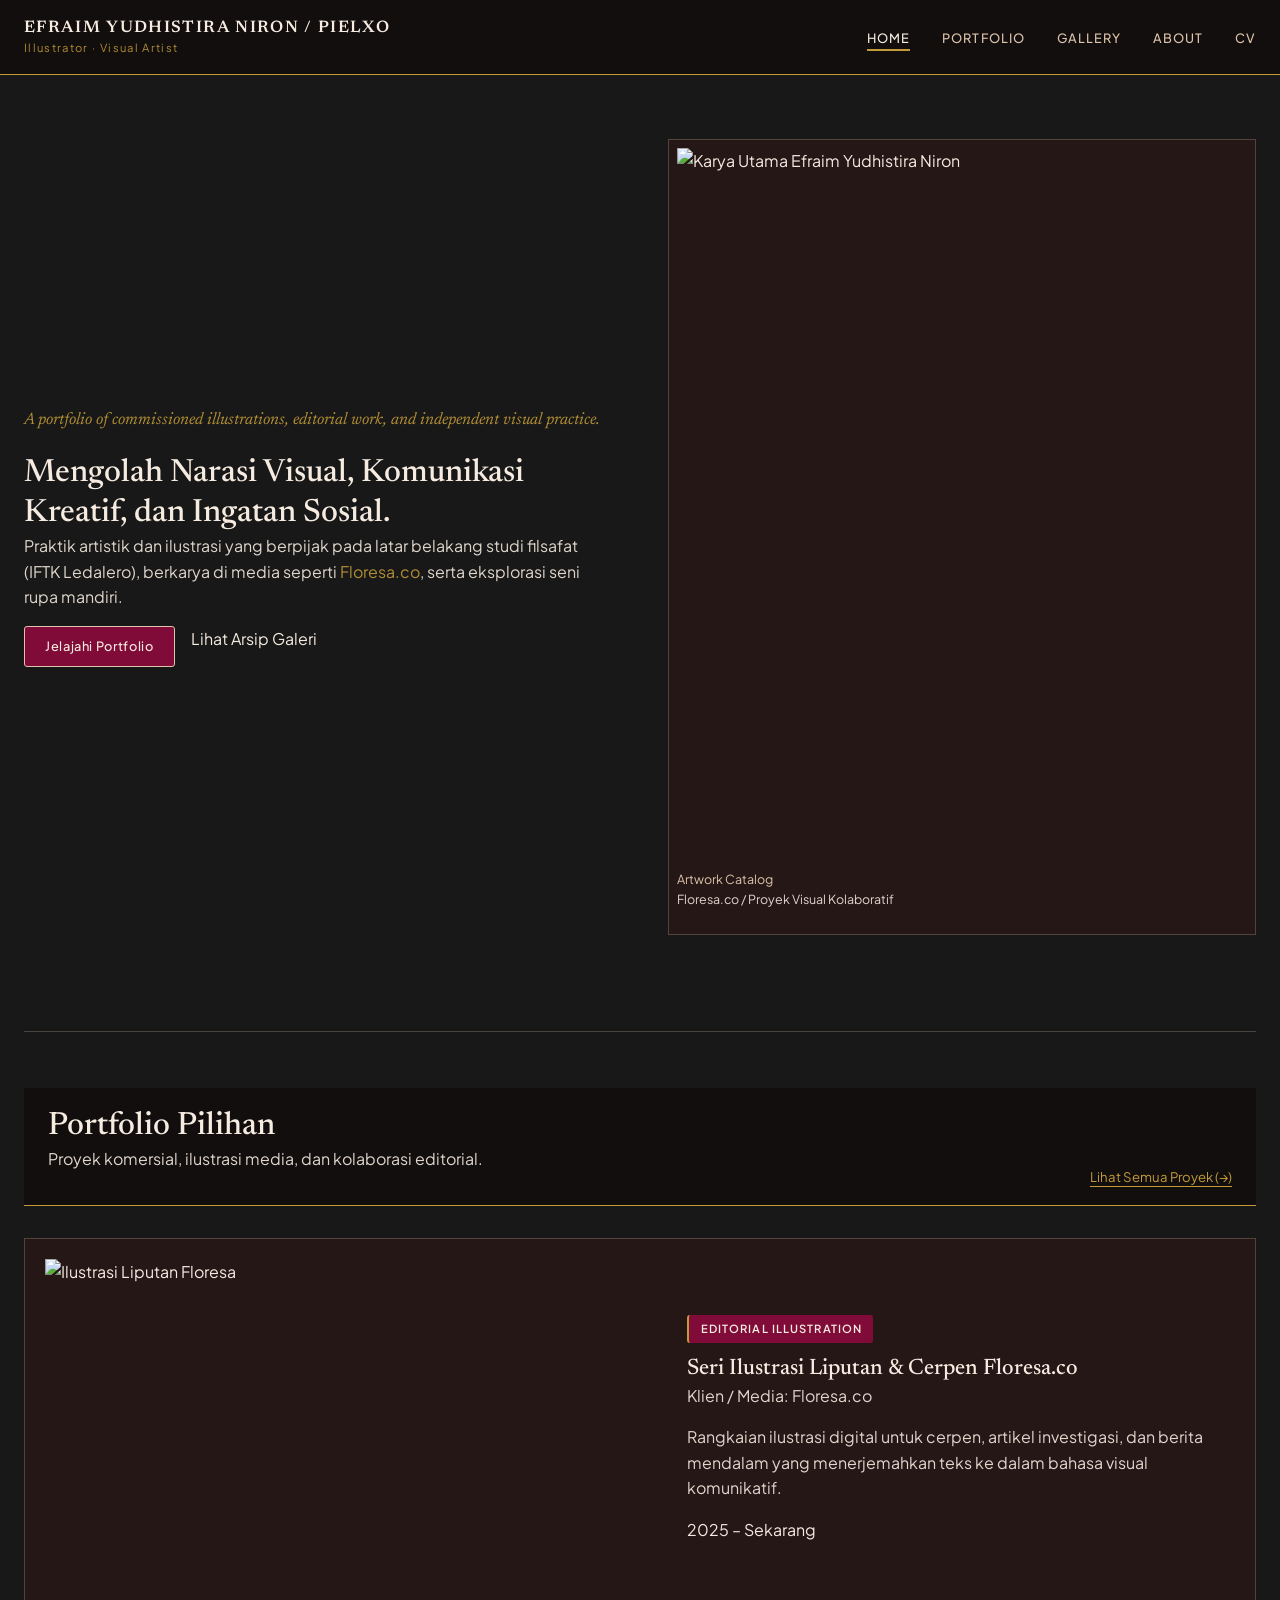
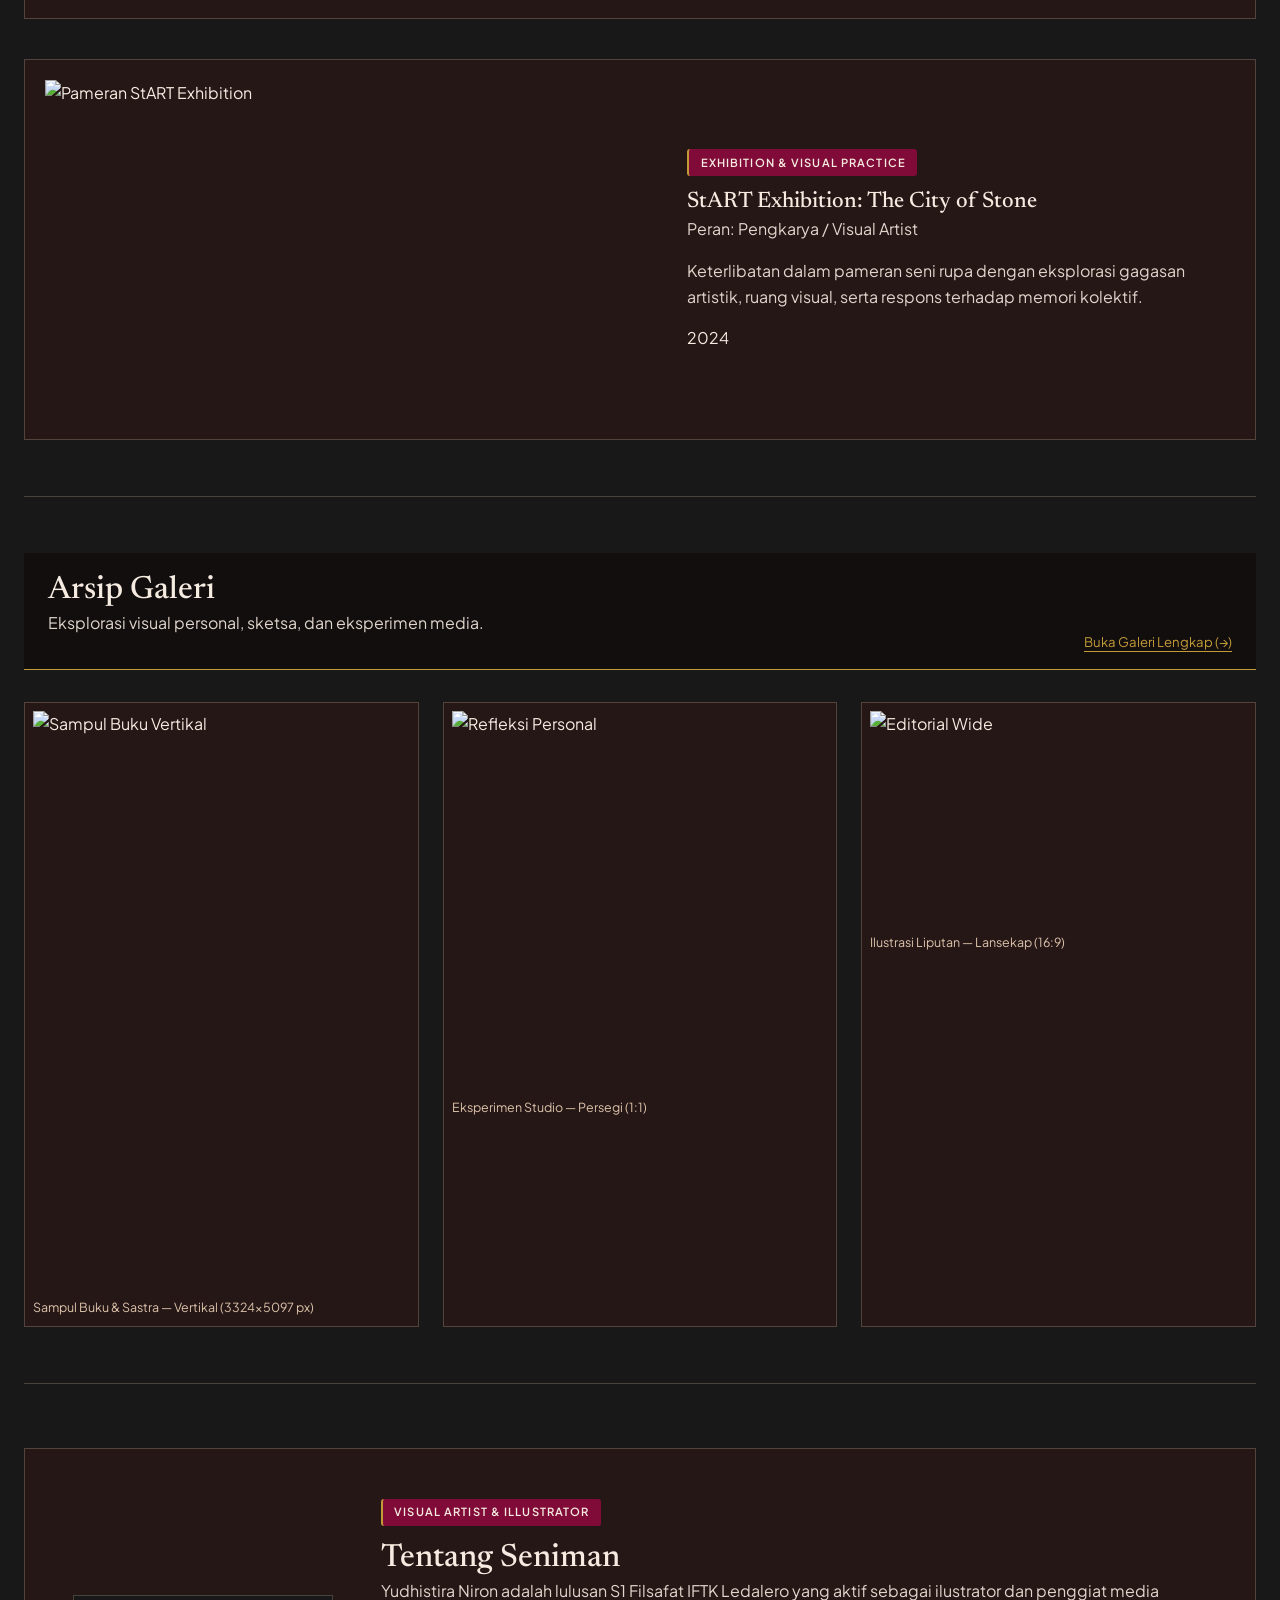
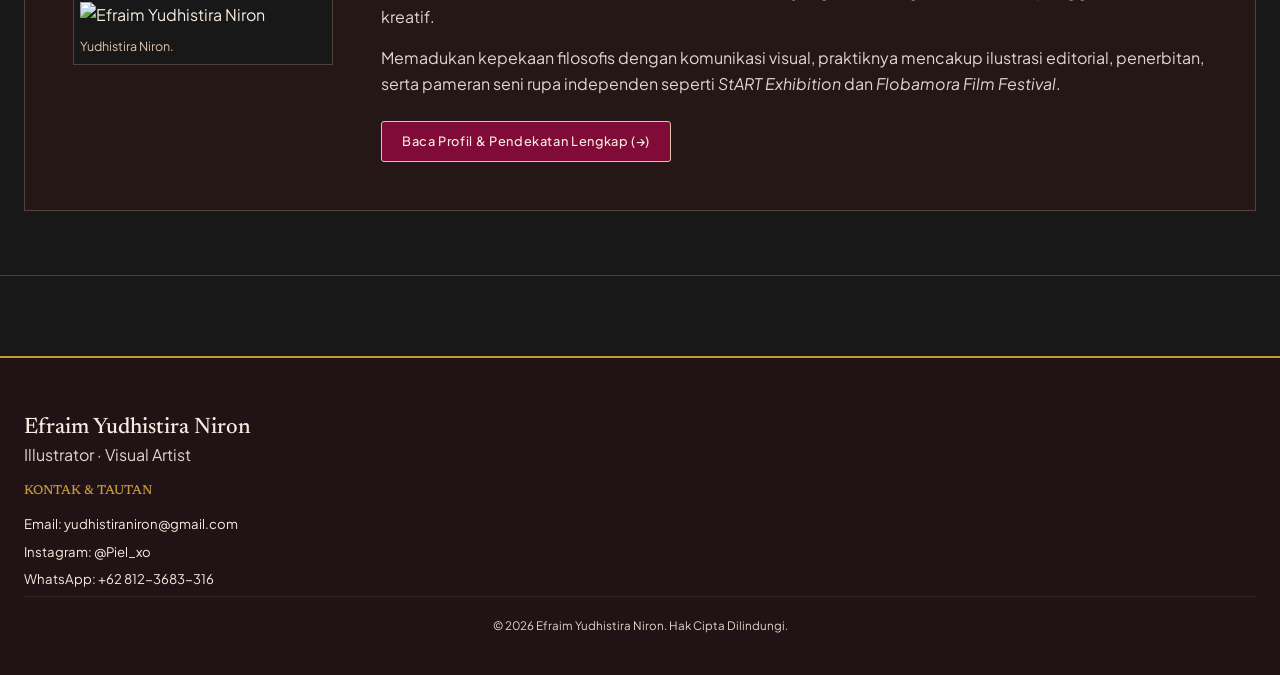
==== index.html @ 366e74bb "up" ====
<!DOCTYPE html>
<html lang="id">
<head>
  <meta charset="UTF-8">
  <meta name="viewport" content="width=device-width, initial-scale=1.0">
  <title>Efraim Yudhistira Niron — Illustrator & Visual Artist</title>
  <link rel="stylesheet" href="style.css">
</head>
<body>

  <!-- NAVIGATION HEADER -->
  <header>
    <div class="brand">
      <a href="index.html">
        <h1>EFRAIM YUDHISTIRA NIRON / PIELXO</h1>
        <p>Illustrator · Visual Artist</p>
      </a>
    </div>

    <button type="button" aria-label="Buka Menu Navigasi">Menu</button>

    <nav>
      <ul>
        <li><a href="index.html" class="active">Home</a></li>
        <li><a href="portfolio.html">Portfolio</a></li>
        <li><a href="gallery.html">Gallery</a></li>
        <li><a href="about.html">About</a></li>
        <li><a href="cv.html">CV</a></li>
      </ul>
    </nav>
  </header>

  <!-- MAIN CONTENT AREA -->
  <main>
    
    <!-- HERO SECTION (ASYMMETRIC LAYOUT) -->
    <section id="hero">
      <div class="hero-text">
        <p class="tagline">A portfolio of commissioned illustrations, editorial work, and independent visual practice.</p>
        <h2>Mengolah Narasi Visual, Komunikasi Kreatif, dan Ingatan Sosial.</h2>
        <p class="description">
          Praktik artistik dan ilustrasi yang berpijak pada latar belakang studi filsafat (IFTK Ledalero), berkarya di media seperti <a href="https://floresa.co" target="_blank" style="color:#C29B38; transition: 0.3s" onMouseOver="this.style.color='#FFD700'" onMouseOut="this.style.color='#C29B38'">Floresa.co</a>, serta eksplorasi seni rupa mandiri.
        </p>
        <div class="hero-actions">
          <a href="portfolio.html" class="btn-primary">Jelajahi Portfolio</a>
          <a href="gallery.html">Lihat Arsip Galeri</a>
        </div>
      </div>

      <div class="hero-featured-image">
        <figure>
          <!-- Placeholder Karya Utama -->
          <img src="https://via.placeholder.com/800x1000" alt="Karya Utama Efraim Yudhistira Niron">
          <figcaption>
            <span class="work-title">Artwork Catalog</span>
            <p class="work-meta">Floresa.co / Proyek Visual Kolaboratif</p>
          </figcaption>
        </figure>
      </div>
    </section>

    <hr>

    <!-- FEATURED PORTFOLIO HIGHLIGHTS (STUDI KASUS) -->
    <section id="portfolio-highlights">
      <header class="section-header">
        <div>
          <h2>Portfolio Pilihan</h2>
          <p>Proyek komersial, ilustrasi media, dan kolaborasi editorial.</p>
        </div>
        <a href="portfolio.html">Lihat Semua Proyek (&rarr;)</a>
      </header>

      <div class="projects-list">
        
        <!-- Project Card 1 (Floresa / Editorial) -->
        <article class="project-card">
          <figure>
            <img src="https://via.placeholder.com/1200x675" alt="Ilustrasi Liputan Floresa">
          </figure>
          <div class="project-info">
            <span class="badge">Editorial Illustration</span>
            <h3><a href="portfolio.html">Seri Ilustrasi Liputan & Cerpen Floresa.co</a></h3>
            <p class="project-client">Klien / Media: <a href="https://floresa.co" target="_blank" rel="noopener">Floresa.co</a></p>
            <p class="project-excerpt">Rangkaian ilustrasi digital untuk cerpen, artikel investigasi, dan berita mendalam yang menerjemahkan teks ke dalam bahasa visual komunikatif.</p>
            <span class="project-year">2025 – Sekarang</span>
          </div>
        </article>

        <!-- Project Card 2 (Independent / Exhibition) -->
        <article class="project-card">
          <figure>
            <img src="https://via.placeholder.com/1200x675" alt="Pameran StART Exhibition">
          </figure>
          <div class="project-info">
            <span class="badge">Exhibition & Visual Practice</span>
            <h3><a href="portfolio.html">StART Exhibition: The City of Stone</a></h3>
            <p class="project-client">Peran: Pengkarya / Visual Artist</p>
            <p class="project-excerpt">Keterlibatan dalam pameran seni rupa dengan eksplorasi gagasan artistik, ruang visual, serta respons terhadap memori kolektif.</p>
            <span class="project-year">2024</span>
          </div>
        </article>

      </div>
    </section>

    <hr>

    <!-- ARCHIVE GALLERY PREVIEW -->
    <section id="gallery-preview">
      <header class="section-header">
        <div>
          <h2>Arsip Galeri</h2>
          <p>Eksplorasi visual personal, sketsa, dan eksperimen media.</p>
        </div>
        <a href="gallery.html">Buka Galeri Lengkap (&rarr;)</a>
      </header>

      <div class="gallery-preview-grid">
        <figure class="aspect-vertical">
          <img src="https://via.placeholder.com/600x920" alt="Sampul Buku Vertikal">
          <figcaption>Sampul Buku & Sastra — Vertikal (3324×5097 px)</figcaption>
        </figure>
        <figure class="aspect-square">
          <img src="https://via.placeholder.com/600x600" alt="Refleksi Personal">
          <figcaption>Eksperimen Studio — Persegi (1:1)</figcaption>
        </figure>
        <figure class="aspect-landscape">
          <img src="https://via.placeholder.com/800x450" alt="Editorial Wide">
          <figcaption>Ilustrasi Liputan — Lansekap (16:9)</figcaption>
        </figure>
      </div>
    </section>

    <hr>

    <!-- SHORT BIOGRAPHY & CONTACT LINK -->
    <!-- SHORT BIOGRAPHY & PROFILE PREVIEW (MINI BIO DENGAN FOTO) -->
    <section id="home-about">
      <div class="home-about-grid">
        
        <!-- Kolom Foto Profil Mini -->
        <div class="home-about-avatar">
          <figure>
            <img src="https://via.placeholder.com/400x500" alt="Efraim Yudhistira Niron">
            <figcaption>Yudhistira Niron.</figcaption>
          </figure>
        </div>

        <!-- Kolom Narasi Singkat -->
        <div class="home-about-text">
          <span class="badge">Visual Artist & Illustrator</span>
          <h2>Tentang Seniman</h2>
          <p>
            Yudhistira Niron adalah lulusan S1 Filsafat IFTK Ledalero yang aktif sebagai ilustrator dan penggiat media kreatif. 
          </p>
          <p>
            Memadukan kepekaan filosofis dengan komunikasi visual, praktiknya mencakup ilustrasi editorial, penerbitan, serta pameran seni rupa independen seperti <em>StART Exhibition</em> dan <em>Flobamora Film Festival</em>.
          </p>
          <div style="margin-top: 1.5rem;">
            <a href="about.html" class="btn-read-more">Baca Profil & Pendekatan Lengkap (&rarr;)</a>
          </div>
        </div>

      </div>
    </section>
  </main>

  <hr>

  <!-- FOOTER -->
  <footer>
    <div class="footer-brand">
      <h3>Efraim Yudhistira Niron</h3>
      <p>Illustrator · Visual Artist</p>
    </div>

   
    <div class="footer-contact">
      <h4>Kontak & Tautan</h4>
      <ul>
        <li>Email: <a href="mailto:yudhistiraniron@gmail.com">yudhistiraniron@gmail.com</a></li>
        <li>Instagram: <a href="https://www.instagram.com/piel_xo" target="_blank" rel="noopener noreferrer">@Piel_xo</a></li>
        <li>WhatsApp: <a href="https://wa.me/628123683316" target="_blank">+62 812-3683-316</a></li>
      </ul>
    </div>

    <div class="footer-copyright">
      <p style="text-align: center;">&copy; 2026 Efraim Yudhistira Niron. Hak Cipta Dilindungi.</p>
    </div>
  </footer>
  <script src="script.js"></script>
</body>
</html>
---- style.css ----
/* ==========================================================================
   EFRAIM YUDHISTIRA NIRON — CLEAN MONOLINGUAL CSS
   ========================================================================== */

@import url('https://fonts.googleapis.com/css2?family=Newsreader:ital,opsz,wght@0,6..72,400;0,6..72,500;0,6..72,600;1,6..72,400&family=Plus+Jakarta+Sans:wght@300;400;500;600&display=swap');



:root {
  /* PALET WARNA EDITORIAL */
  --bg-header: #120e0e;          /* Black Charcoal Pekat khusus Header */
  --bg-deep-charcoal: #181818;   /* Latar Utama Halaman / Body */
  --bg-surface: #261717;         /* Latar Kartu / Blok Konten */
  --bg-footer: #211215;          /* Dark Wine / Burgundy Pekat khusus Footer */
  
  --color-burgundy: #810B38;     /* Aksen utama tombol */
  --color-accent-gold: #C29B38;  /* Aksen Emas Redup (Judul & Garis Pembatas) */
  --color-warm-ivory: #F5EBE0;   /* Teks Utama */
  --color-sand: #DCC3AA;         /* Teks Sekunder */
  
  --border-sand-muted: rgba(220, 195, 170, 0.25);
  --border-sand-faint: rgba(220, 195, 170, 0.1);

  --font-display: 'Newsreader', Georgia, serif; 
  --font-body: 'Plus Jakarta Sans', -apple-system, BlinkMacSystemFont, sans-serif;

  --site-max-width: 1280px;
  --radius-sm: 3px;
}

*, *::before, *::after {
  box-sizing: border-box;
  margin: 0;
  padding: 0;
}

html { scroll-behavior: smooth; }

body {
  background-color: var(--bg-deep-charcoal);
  color: var(--color-warm-ivory);
  font-family: var(--font-body);
  font-size: 1rem;
  line-height: 1.6;
  -webkit-font-smoothing: antialiased;
}

img {
  max-width: 100%;
  height: auto;
  display: block;
  object-fit: cover;
}

a {
  color: inherit;
  text-decoration: none;
  transition: all 0.3s ease;
}

hr {
  border: none;
  border-top: 1px solid var(--border-sand-muted);
  margin: 3.5rem 0;
}

main {
  max-width: var(--site-max-width);
  margin: 0 auto;
  padding: 1.5rem 1.5rem 0;
}

/* TYPOGRAPHY */
h1, h2, h3, h4 {
  font-family: var(--font-display);
  font-weight: 500;
  line-height: 1.25;
  color: var(--color-warm-ivory);
}

h1 { font-size: clamp(1.8rem, 3.5vw, 3rem); }
h2 { font-size: clamp(1.35rem, 2.5vw, 2.1rem); }
h3 { font-size: clamp(1.1rem, 1.8vw, 1.4rem); }

p {
  color: var(--color-warm-ivory);
  opacity: 0.9;
  margin-bottom: 1rem;
}

.badge {
  display: inline-block;
  font-family: var(--font-body);
  font-size: 0.7rem;
  font-weight: 600;
  text-transform: uppercase;
  letter-spacing: 0.1em;
  padding: 0.3rem 0.7rem;
  background-color: var(--color-burgundy);
  color: var(--color-warm-ivory);
  border-left: 2px solid var(--color-accent-gold);
  border-radius: var(--radius-sm);
  margin-bottom: 0.75rem;
}

.btn-primary, .btn-read-more {
  display: inline-flex;
  align-items: center;
  justify-content: center;
  padding: 0.6rem 1.25rem;
  background-color: var(--color-burgundy);
  color: var(--color-warm-ivory);
  font-size: 0.8rem;
  font-weight: 500;
  letter-spacing: 0.05em;
  border: 1px solid var(--color-sand);
  border-radius: var(--radius-sm);
  cursor: pointer;
  transition: all 0.3s ease;
  text-align: center;
}

.btn-primary:hover, .btn-read-more:hover {
  background-color: var(--color-accent-gold);
  color: var(--bg-deep-charcoal);
  border-color: var(--color-accent-gold);
}

/* 1. HEADER & NAVIGATION (WARNA KHUSUS: BLACK CHARCOAL) */
header {
  position: sticky;
  top: 0;
  z-index: 1000;
  background-color: var(--bg-header);
  border-bottom: 1px solid var(--color-accent-gold);
  padding: 1.1rem 1.5rem;
  display: flex;
  justify-content: space-between;
  align-items: center;
}

.brand a h1 {
  font-size: 1.05rem;
  font-weight: 600;
  letter-spacing: 0.08em;
  text-transform: uppercase;
  color: var(--color-warm-ivory);
}

.brand a p {
  font-family: var(--font-body);
  font-size: 0.7rem;
  color: var(--color-accent-gold);
  letter-spacing: 0.12em;
  margin-bottom: 0;
}

nav ul {
  display: flex;
  list-style: none;
  gap: 2rem;
  align-items: center;
}

nav a {
  font-size: 0.8rem;
  font-weight: 500;
  letter-spacing: 0.08em;
  text-transform: uppercase;
  color: var(--color-sand);
  padding: 0.3rem 0;
  position: relative;
}

nav a:hover, nav a.active {
  color: var(--color-warm-ivory);
}

nav a::after {
  content: '';
  position: absolute;
  bottom: 0;
  left: 0;
  width: 0%;
  height: 2px;
  background-color: var(--color-accent-gold);
  transition: width 0.3s ease;
}

nav a:hover::after, nav a.active::after {
  width: 100%;
}

button[aria-label="Buka Menu Navigasi"] {
  display: none;
  background: none;
  border: 1px solid var(--border-sand-muted);
  color: var(--color-warm-ivory);
  padding: 0.35rem 0.7rem;
  font-family: var(--font-body);
  font-size: 0.8rem;
  cursor: pointer;
}

/* LAYOUT SECTIONS */
#hero {
  display: grid;
  grid-template-columns: 1fr 1fr;
  gap: 3.5rem;
  align-items: center;
  padding: 2.5rem 0;
}

#hero .tagline {
  font-family: var(--font-display);
  font-style: italic;
  font-size: 1.05rem;
  color: var(--color-accent-gold);
  margin-bottom: 1.2rem;
}

.hero-actions {
  display: flex;
  gap: 1rem;
  flex-wrap: wrap;
}

.hero-featured-image figure,
.project-card,
.gallery-card,
.gallery-preview-grid figure,
.about-sidebar .artist-portrait,
.project-media figure,
#home-about {
  background-color: var(--bg-surface);
  border: 1px solid var(--border-sand-muted);
  transition: border-color 0.3s ease;
}

.hero-featured-image figure:hover,
.project-card:hover,
.gallery-card:hover {
  border-color: var(--color-accent-gold);
}

.hero-featured-image figure { padding: 0.5rem; }
.hero-featured-image img { width: 100%; aspect-ratio: 4 / 5; object-fit: cover; }

figcaption {
  font-size: 0.78rem;
  color: var(--color-sand);
  margin-top: 0.6rem;
}

.section-header {
  display: flex;
  justify-content: space-between;
  align-items: flex-end;
  margin-bottom: 2rem;
  gap: 1rem;
}

.section-header a {
  color: var(--color-accent-gold);
  font-size: 0.825rem;
  text-decoration: underline;
  text-underline-offset: 4px;
}

.projects-list { display: flex; flex-direction: column; gap: 2.5rem; }

.project-card {
  display: grid;
  grid-template-columns: 1.1fr 1fr;
  gap: 2.5rem;
  align-items: center;
  padding: 1.25rem;
}

.project-card figure img { width: 100%; aspect-ratio: 16 / 9; }

.gallery-preview-grid {
  display: grid;
  grid-template-columns: repeat(3, 1fr);
  gap: 1.5rem;
}

.gallery-preview-grid figure { padding: 0.5rem; }

.aspect-vertical img { aspect-ratio: 3324 / 5097; }
.aspect-square img { aspect-ratio: 1 / 1; }
.aspect-landscape img { aspect-ratio: 16 / 9; }

#page-header { padding: 2rem 0; }

.category-filters, .gallery-filters {
  display: flex;
  align-items: center;
  gap: 0.75rem;
  flex-wrap: wrap;
  margin-top: 1.5rem;
}

.filter-btn {
  background: none;
  border: 1px solid var(--border-sand-muted);
  color: var(--color-sand);
  padding: 0.45rem 1rem;
  font-family: var(--font-body);
  font-size: 0.75rem;
  cursor: pointer;
  transition: all 0.3s ease;
}

.filter-btn:hover, .filter-btn.active {
  background-color: var(--color-burgundy);
  color: var(--color-warm-ivory);
  border-color: var(--color-accent-gold);
}

.project-item {
  display: grid;
  grid-template-columns: 1fr 1fr;
  gap: 3rem;
  align-items: start;
  padding: 2rem 0;
}

.project-meta {
  list-style: none;
  margin: 1.25rem 0;
  border-top: 1px solid var(--border-sand-faint);
  border-bottom: 1px solid var(--border-sand-faint);
  padding: 0.85rem 0;
}

.project-meta li { font-size: 0.825rem; color: var(--color-sand); margin-bottom: 0.3rem; }

.gallery-section { margin: 2.5rem 0; }

.section-title {
  font-size: 1rem;
  color: var(--color-accent-gold);
  text-transform: uppercase;
  letter-spacing: 0.1em;
  margin-bottom: 1.25rem;
  border-left: 2px solid var(--color-accent-gold);
  padding-left: 0.75rem;
}

.grid-portrait { display: grid; grid-template-columns: repeat(3, 1fr); gap: 1.5rem; }
.grid-landscape { display: grid; grid-template-columns: repeat(2, 1fr); gap: 1.5rem; }

.gallery-card { padding: 0.5rem; display: flex; flex-direction: column; cursor: pointer; }

.card-media img {
  width: 100%;
  height: auto;
  max-height: 280px;
  object-fit: contain;
  transition: transform 0.4s ease;
}

.gallery-card:hover .card-media img { transform: scale(1.04); }

.card-tag {
  font-size: 0.65rem;
  text-transform: uppercase;
  letter-spacing: 0.1em;
  color: var(--color-accent-gold);
  font-weight: 600;
}

.lightbox-modal {
  position: fixed;
  top: 0; left: 0;
  width: 100vw; height: 100vh;
  background-color: rgba(18, 12, 12, 0.96);
  z-index: 2000;
  display: flex; justify-content: center; align-items: center;
  padding: 1.5rem;
}

.modal-content {
  background-color: var(--bg-surface);
  border: 1px solid var(--color-accent-gold);
  max-width: 1050px; width: 100%;
  max-height: 90vh; overflow-y: auto;
  position: relative; padding: 2.5rem;
}

.close-modal {
  position: absolute; top: 1.25rem; right: 1.5rem;
  background: none; border: none;
  color: var(--color-accent-gold);
  font-size: 1.25rem; cursor: pointer;
}

.modal-body { display: grid; grid-template-columns: 1.1fr 1fr; gap: 2.5rem; }
.modal-image-container img { max-height: 70vh; width: auto; margin: 0 auto; }

.artist-note {
  background-color: var(--bg-deep-charcoal);
  padding: 1.25rem;
  border-left: 2px solid var(--color-accent-gold);
  margin: 1.25rem 0;
}

#about-container { display: grid; grid-template-columns: 280px 1fr; gap: 3.5rem; padding: 2rem 0; }
.about-sidebar .artist-portrait { padding: 0.5rem; margin-bottom: 1.5rem; }
.quick-info h3 { font-size: 0.9rem; text-transform: uppercase; color: var(--color-accent-gold); margin-bottom: 1rem; }
.quick-info ul { list-style: none; }
.quick-info li { font-size: 0.825rem; margin-bottom: 0.6rem; color: var(--color-sand); }

.bio-block { margin-bottom: 2.5rem; }
.bio-block h2 { margin-bottom: 1rem; border-bottom: 1px solid var(--border-sand-faint); padding-bottom: 0.5rem; color: var(--color-accent-gold); }

.cv-section h2 { font-size: 1.2rem; color: var(--color-accent-gold); text-transform: uppercase; margin-bottom: 1.25rem; }
.cv-item { display: grid; grid-template-columns: 160px 1fr; gap: 1.5rem; margin-bottom: 1.5rem; }
.cv-date { font-size: 0.825rem; color: var(--color-accent-gold); font-weight: 500; }
.institution { font-size: 0.85rem; color: var(--color-sand); font-style: italic; margin-bottom: 0.4rem; }
.cv-bullet-list { margin-left: 1.2rem; font-size: 0.85rem; }

/* 2. FOOTER (WARNA KHUSUS: DARK WINE) */
footer {
  background-color: var(--bg-footer);
  border-top: 2px solid var(--color-accent-gold);
  padding: 3.5rem 1.5rem 1.5rem;
  margin-top: 5rem;
  width: 100%;
}

.footer-container {
  max-width: var(--site-max-width);
  margin: 0 auto;
  display: grid;
  grid-template-columns: 2fr 1fr 1fr;
  gap: 2.5rem;
}

footer h4 { font-size: 0.8rem; text-transform: uppercase; color: var(--color-accent-gold); margin-bottom: 0.85rem; }
footer ul { list-style: none; }
footer li { margin-bottom: 0.4rem; font-size: 0.825rem; }
.footer-copyright { grid-column: 1 / -1; border-top: 1px solid var(--border-sand-faint); padding-top: 1.25rem; font-size: 0.725rem; color: var(--color-sand); text-align: center; }

#home-about { padding: 3rem; margin: 4rem 0; }
.home-about-grid { display: grid; grid-template-columns: 260px 1fr; gap: 3rem; align-items: center; }
.home-about-avatar figure { padding: 0.4rem; background-color: var(--bg-deep-charcoal); border: 1px solid var(--border-sand-muted); }


/* Styling Grid Kontak & Profil di Halaman Portfolio */
.portfolio-info-grid {
  display: grid;
  grid-template-columns: 260px 1.2fr 1fr;
  gap: 2.5rem;
  align-items: start;
}

/* Styling Ikon Tools (CSP, PS, dll) */
.tool-icons-grid {
  display: flex;
  gap: 0.75rem;
  flex-wrap: wrap;
  align-items: center;
  margin-top: 0.5rem;
}

.tool-icons-grid img {
  width: 28px;
  height: 28px;
  object-fit: contain;
  filter: grayscale(20%);
  transition: filter 0.3s ease, transform 0.3s ease;
}

.tool-icons-grid img:hover {
  filter: grayscale(0%);
  transform: translateY(-2px);
}

@media (max-width: 900px) {
  .portfolio-info-grid {
    grid-template-columns: 1fr;
    gap: 2rem;
  }
}


@media (max-width: 900px) {
  #hero, .project-card, .project-item, #about-container, .modal-body, .footer-container, .home-about-grid { grid-template-columns: 1fr; gap: 2rem; }
}

@media (max-width: 600px) {
  main { padding: 1rem 1rem 0; }
  header { padding: 0.85rem 1rem; }
  nav ul { display: none; }
  button[aria-label="Buka Menu Navigasi"] { display: block; }
  .gallery-preview-grid, .grid-portrait, .grid-landscape { grid-template-columns: 1fr; }
  .cv-item { grid-template-columns: 1fr; gap: 0.2rem; }
}
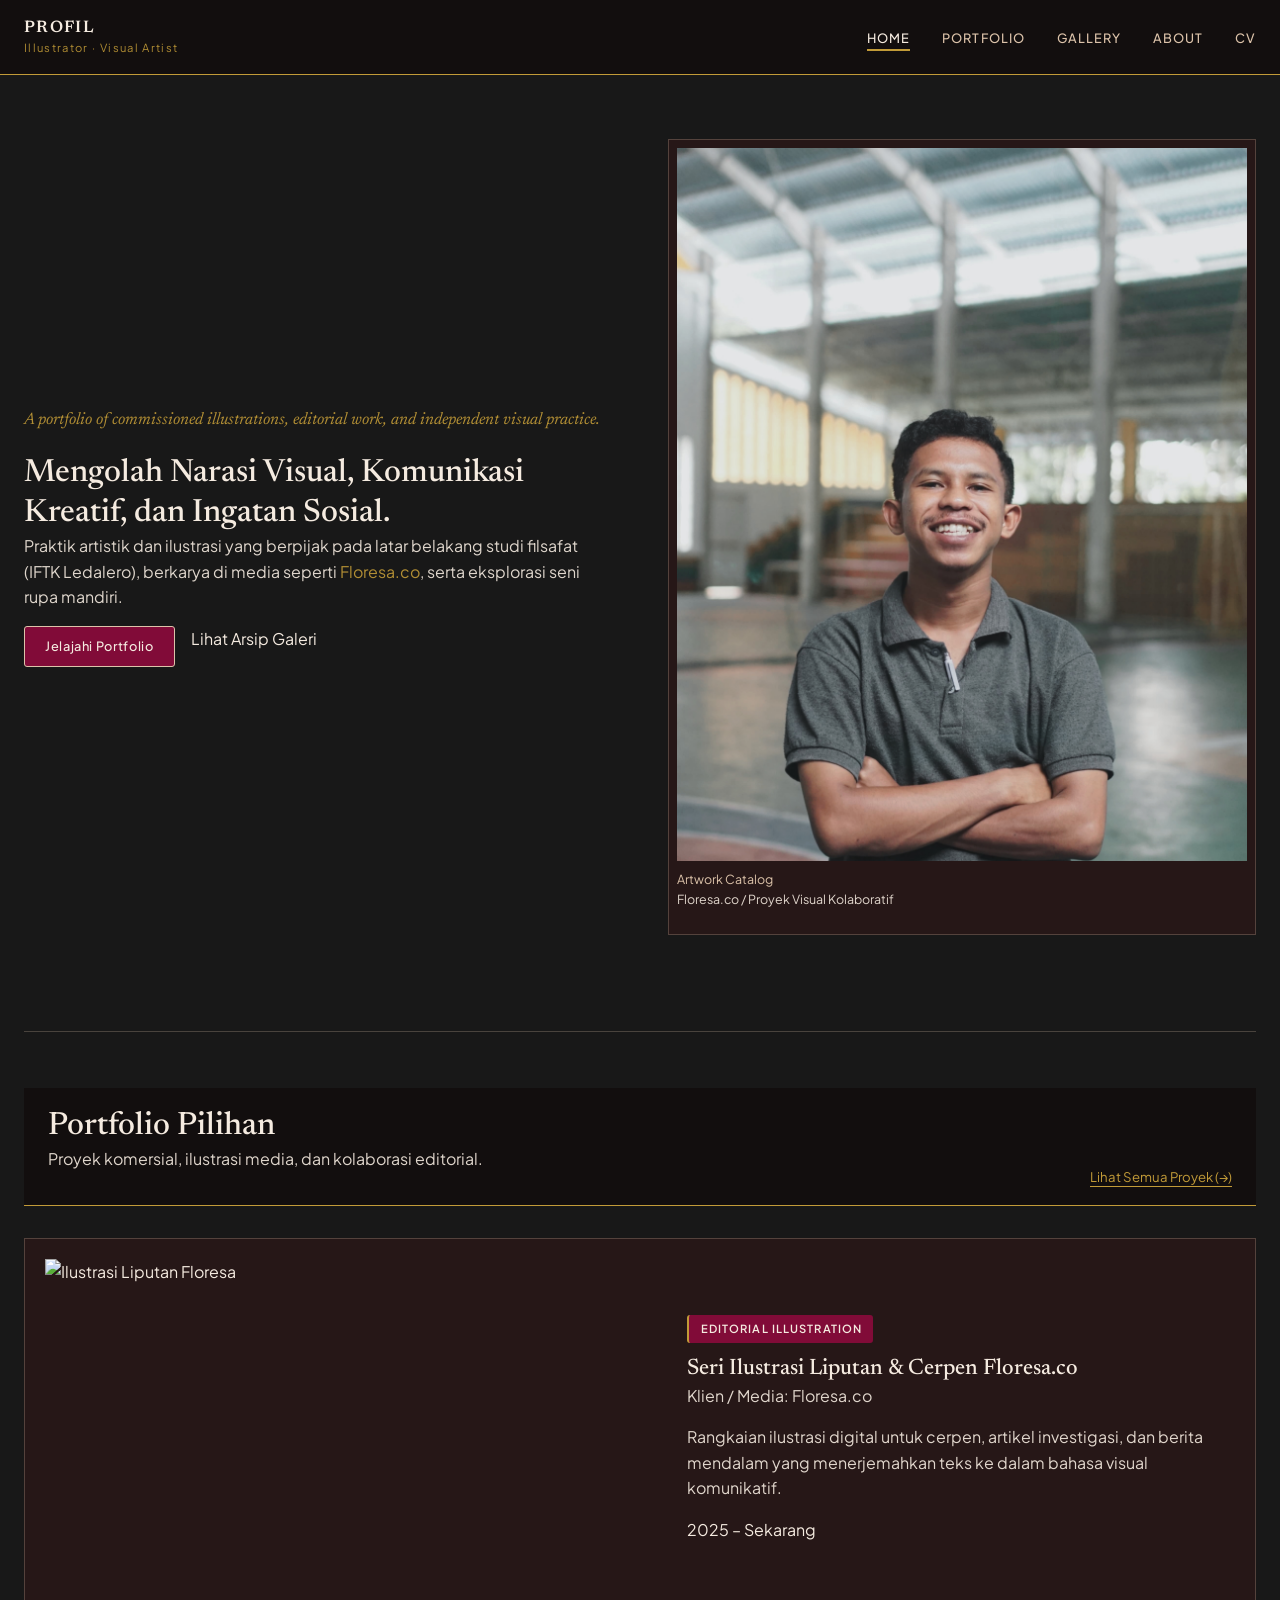
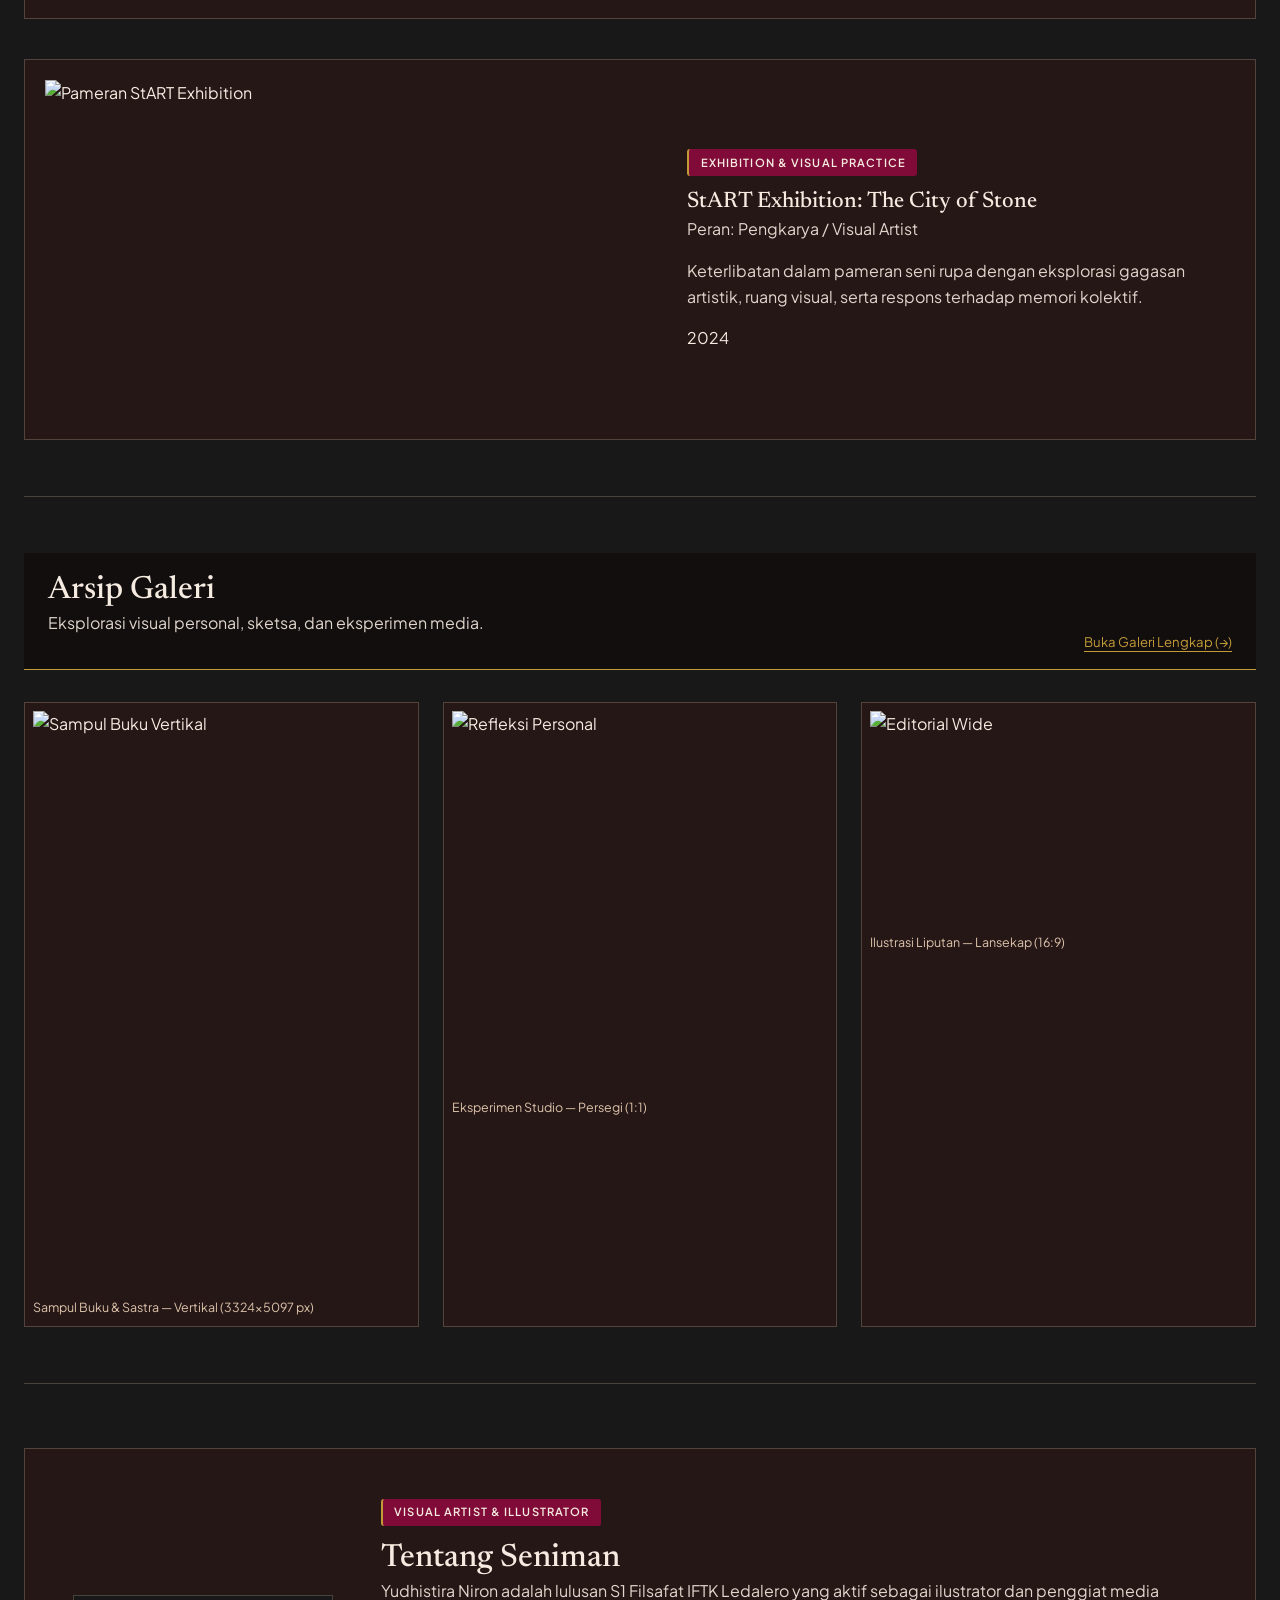
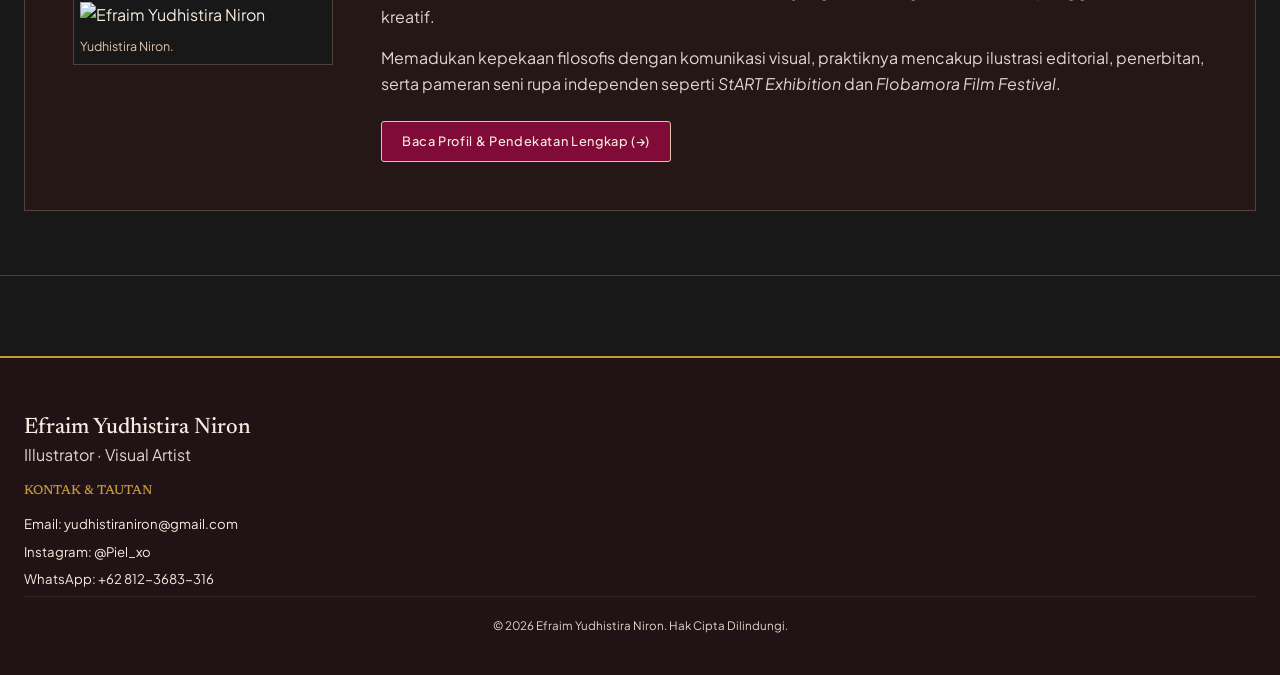
==== commit 87d8ecc9: "Connect index.html to CMS dynamic content" ====
--- a/index.html
+++ b/index.html
@@ -5,6 +5,31 @@
   <meta name="viewport" content="width=device-width, initial-scale=1.0">
   <title>Efraim Yudhistira Niron — Illustrator & Visual Artist</title>
   <link rel="stylesheet" href="style.css">
+  <script>
+  // Mengambil data dari CMS yang tersimpan di content/home.json
+  fetch('/content/home.json')
+    .then(response => response.json())
+    .then(data => {
+      // Memperbarui judul & tagline jika ada
+      if (data.title) {
+        const titleEl = document.querySelector('.hero-title, h1');
+        if (titleEl) titleEl.textContent = data.title;
+      }
+      
+      // Memperbarui Foto Profil / Highlight
+      if (data.hero_image) {
+        const imgEl = document.querySelector('.hero-img, .profile-img, img');
+        if (imgEl) imgEl.src = data.hero_image;
+      }
+
+      // Memperbarui Ringkasan Bio / Profil
+      if (data.about_summary) {
+        const bioEl = document.querySelector('.hero-bio, .about-summary');
+        if (bioEl) bioEl.innerHTML = data.about_summary;
+      }
+    })
+    .catch(err => console.log('Belum ada data custom CMS:', err));
+</script>
 </head>
 <body>
 
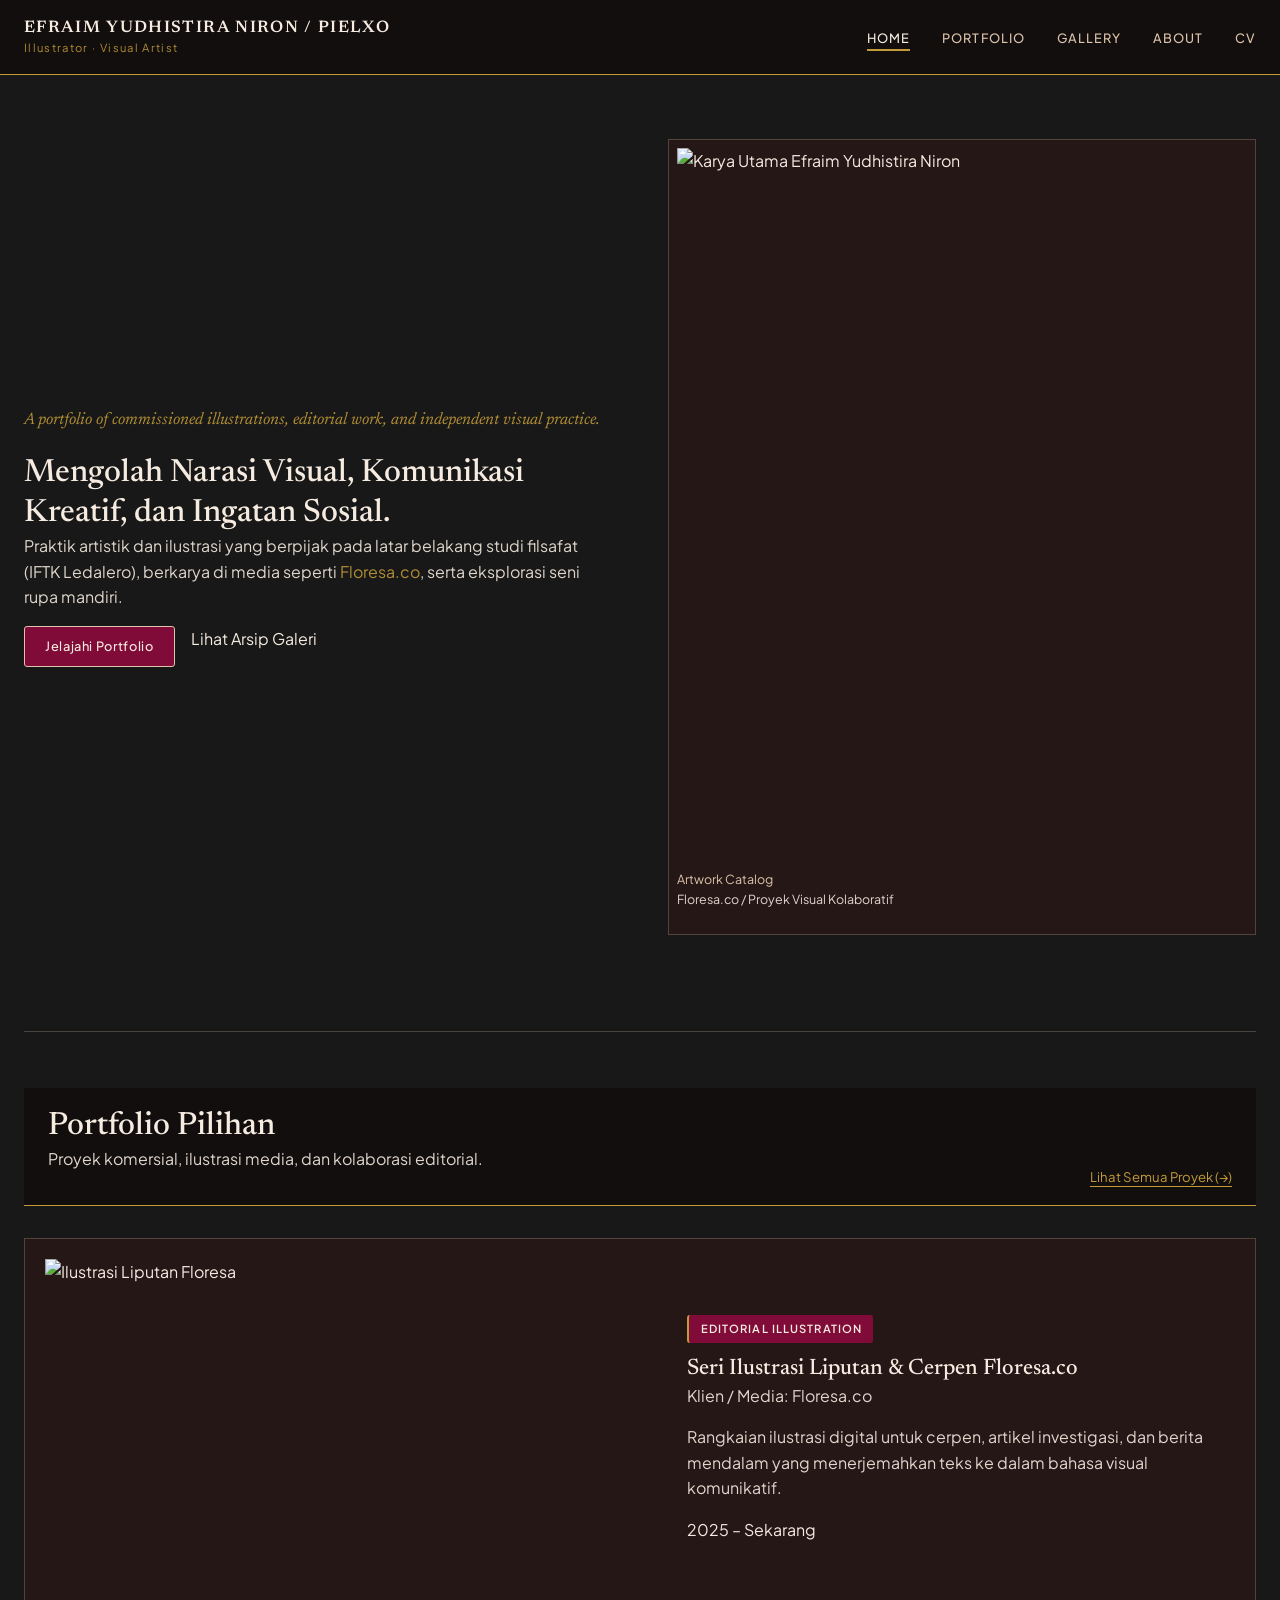
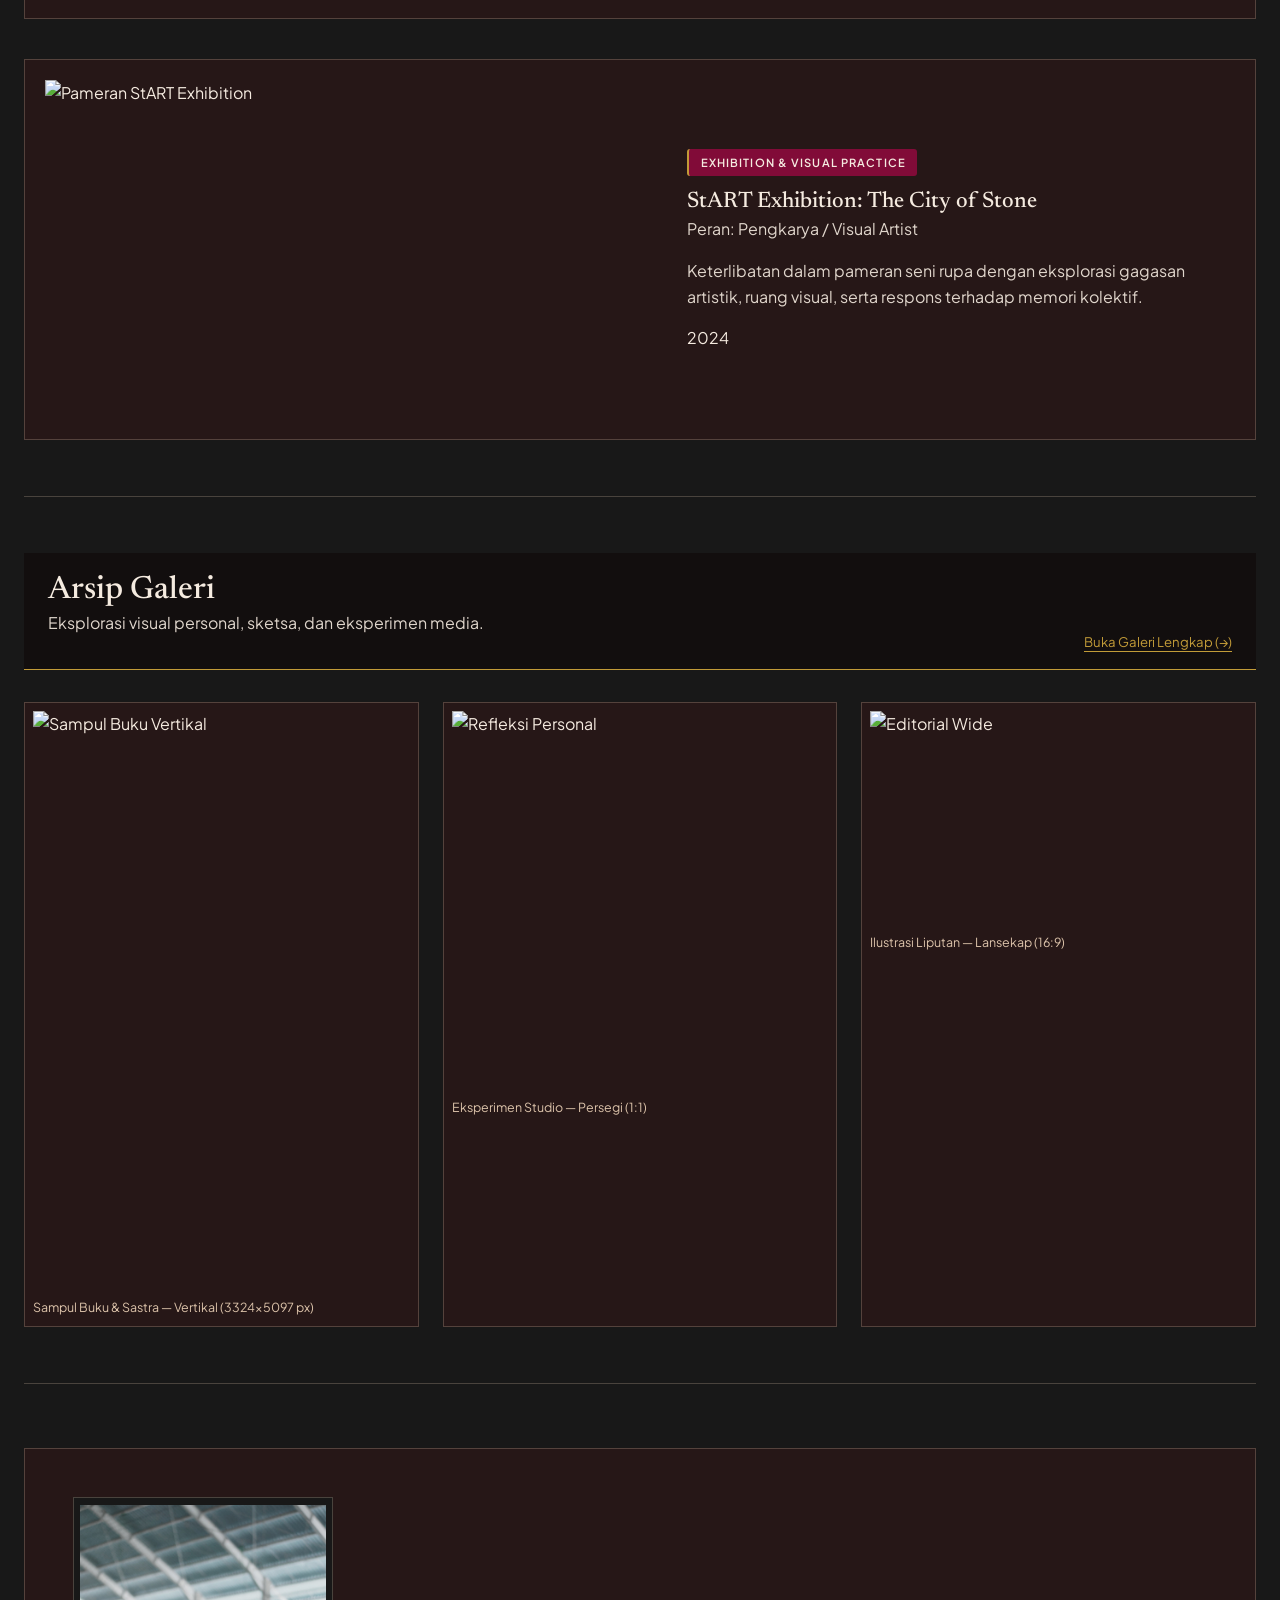
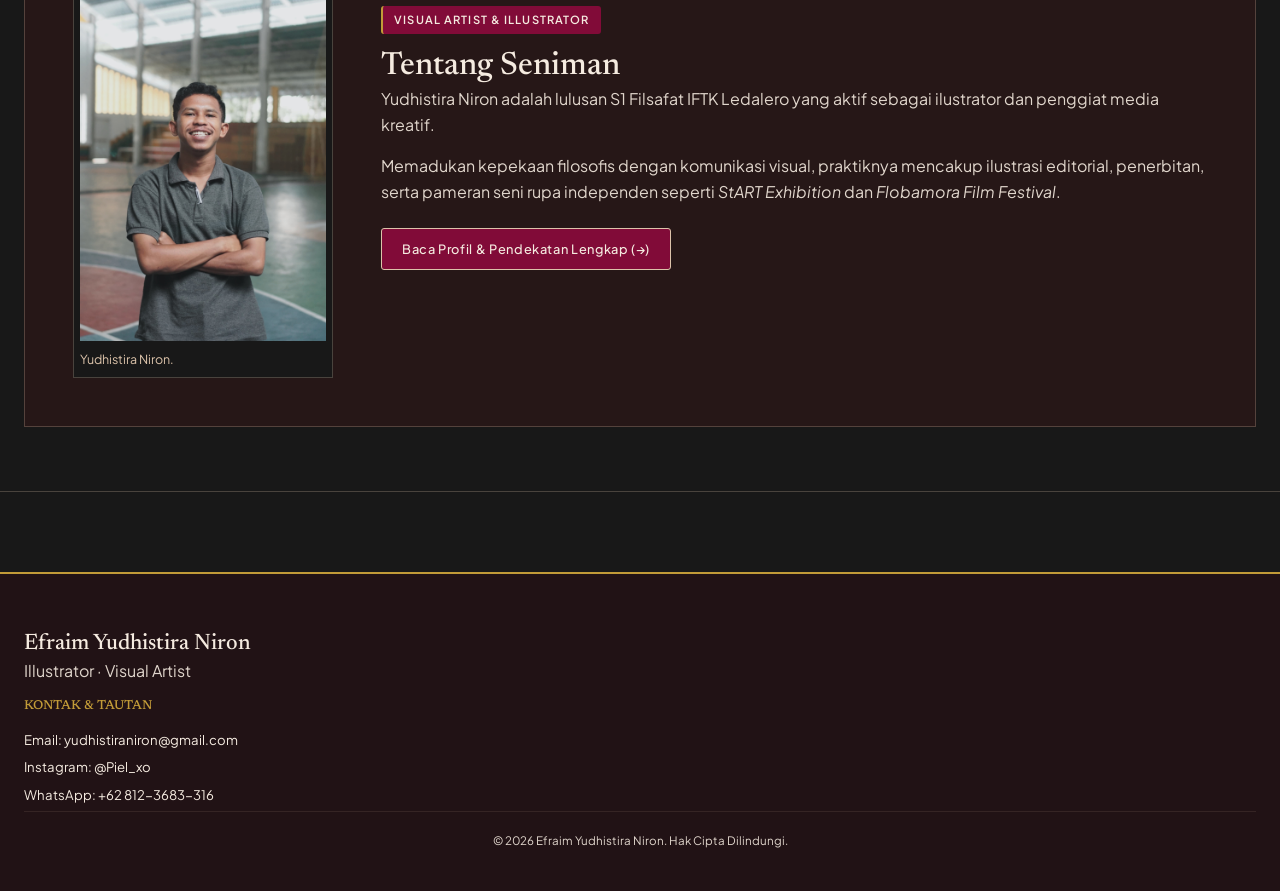
==== commit 667fb0e5: "Update script.js to load CMS data automatically" ====
--- a/index.html
+++ b/index.html
@@ -5,31 +5,7 @@
   <meta name="viewport" content="width=device-width, initial-scale=1.0">
   <title>Efraim Yudhistira Niron — Illustrator & Visual Artist</title>
   <link rel="stylesheet" href="style.css">
-  <script>
-  // Mengambil data dari CMS yang tersimpan di content/home.json
-  fetch('/content/home.json')
-    .then(response => response.json())
-    .then(data => {
-      // Memperbarui judul & tagline jika ada
-      if (data.title) {
-        const titleEl = document.querySelector('.hero-title, h1');
-        if (titleEl) titleEl.textContent = data.title;
-      }
-      
-      // Memperbarui Foto Profil / Highlight
-      if (data.hero_image) {
-        const imgEl = document.querySelector('.hero-img, .profile-img, img');
-        if (imgEl) imgEl.src = data.hero_image;
-      }
-
-      // Memperbarui Ringkasan Bio / Profil
-      if (data.about_summary) {
-        const bioEl = document.querySelector('.hero-bio, .about-summary');
-        if (bioEl) bioEl.innerHTML = data.about_summary;
-      }
-    })
-    .catch(err => console.log('Belum ada data custom CMS:', err));
-</script>
+  <script src="/script.js"></script>
 </head>
 <body>
 
@@ -167,7 +143,7 @@
         <!-- Kolom Foto Profil Mini -->
         <div class="home-about-avatar">
           <figure>
-            <img src="https://via.placeholder.com/400x500" alt="Efraim Yudhistira Niron">
+            <img src="images d icon/profil.jpg" alt="Efraim Yudhistira Niron">
             <figcaption>Yudhistira Niron.</figcaption>
           </figure>
         </div>
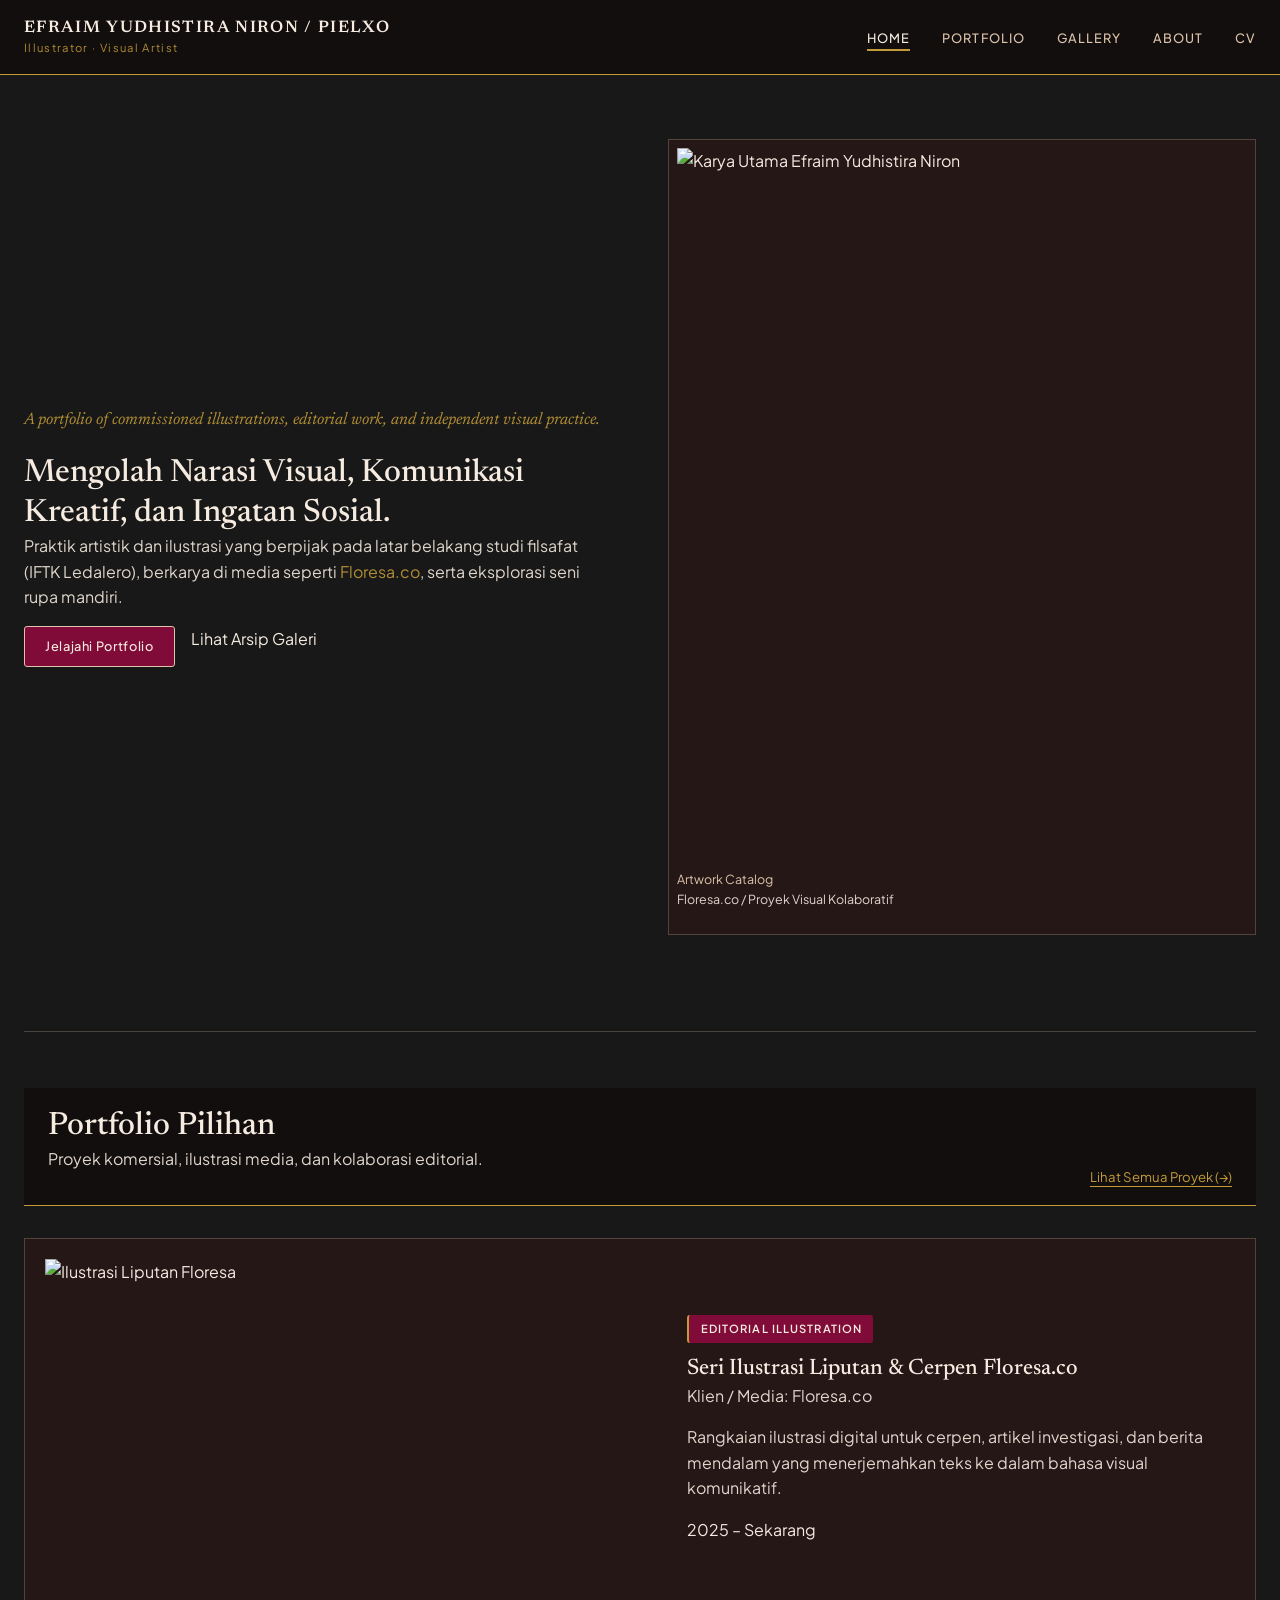
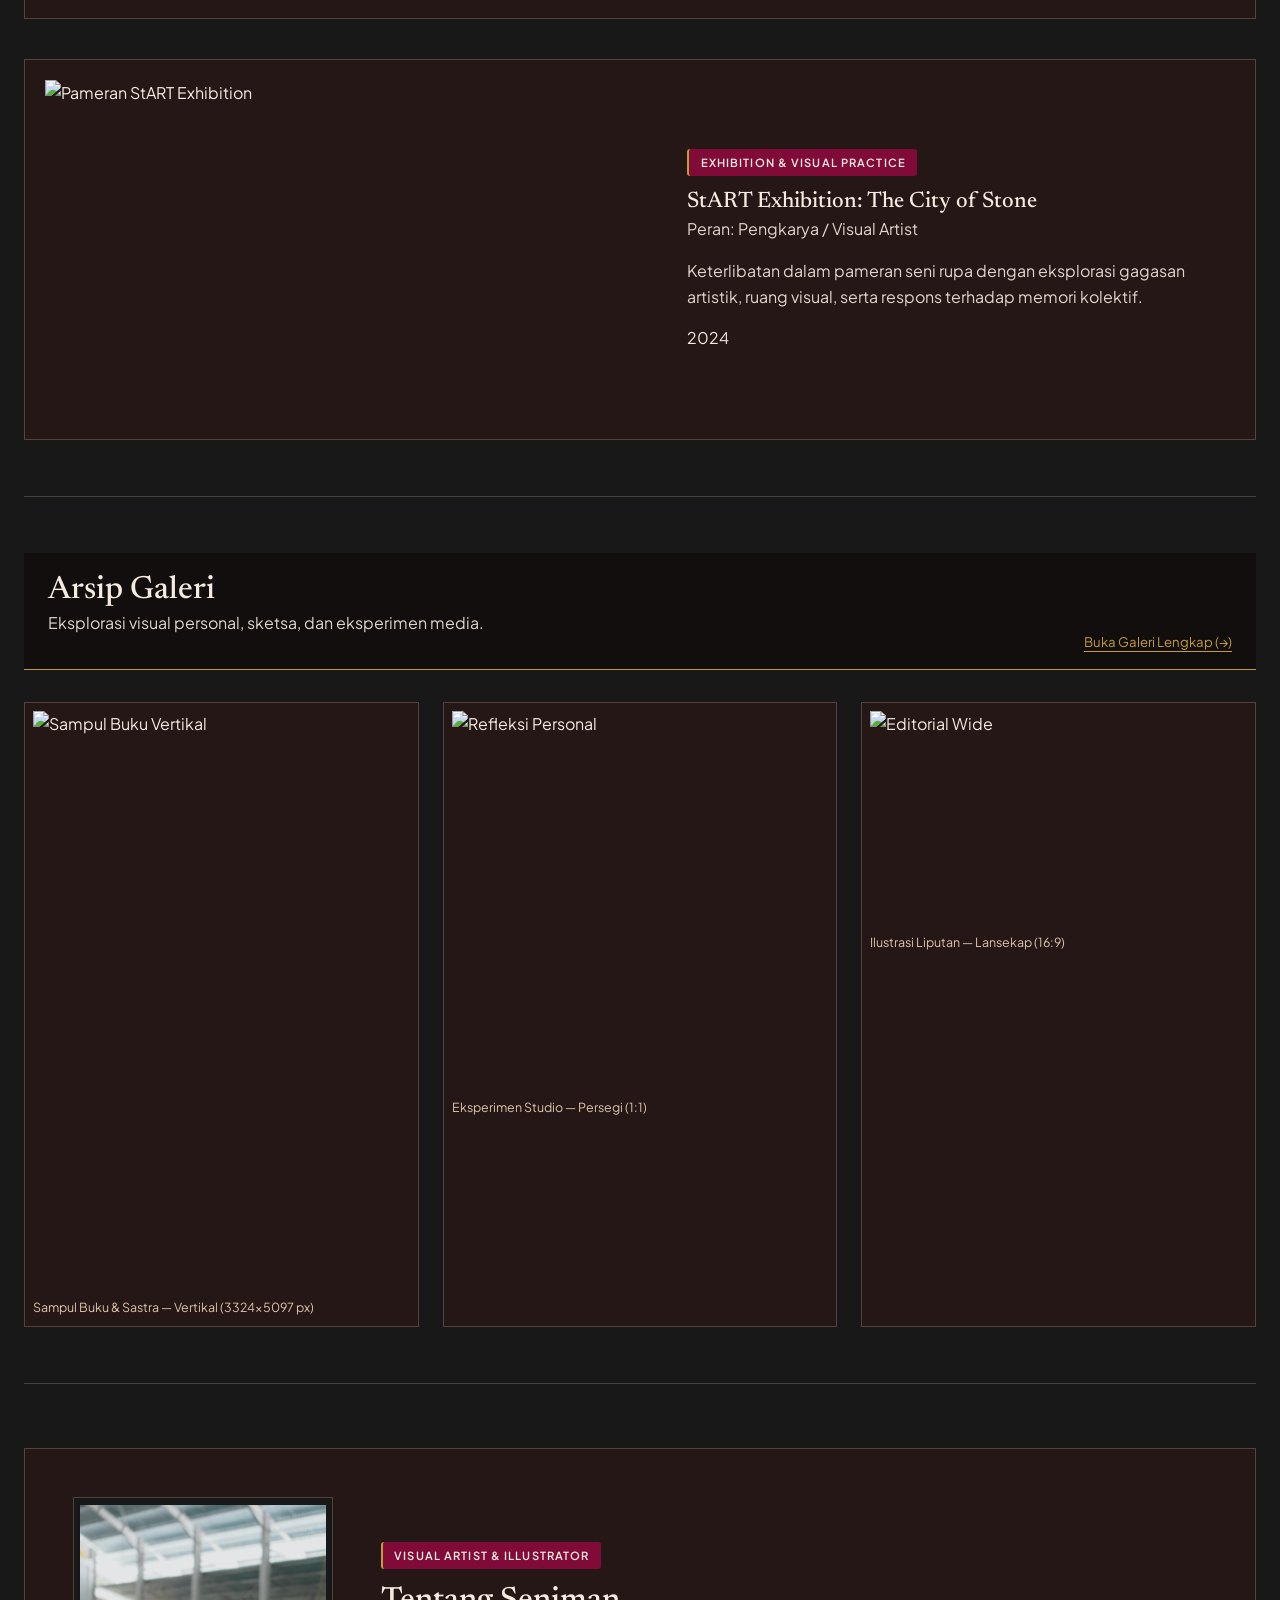
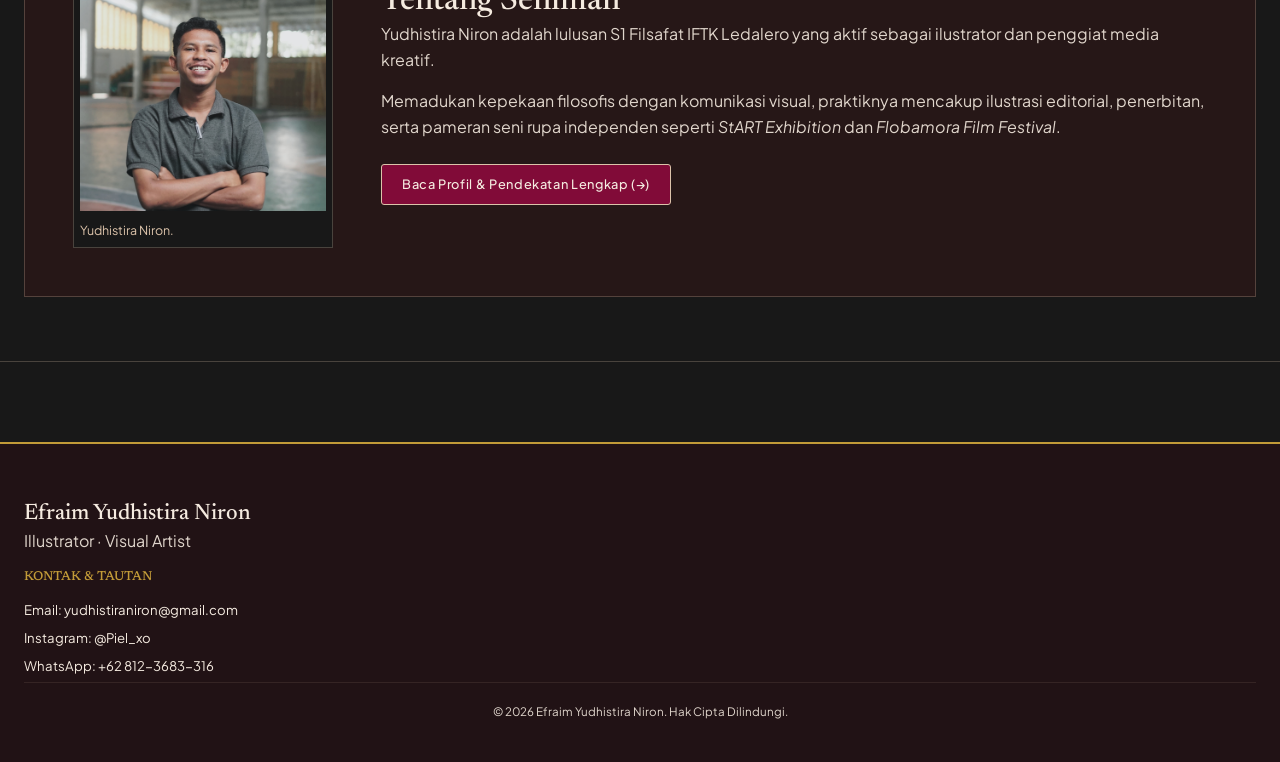
==== commit 7a0e39c1: "up" ====
--- a/index.html
+++ b/index.html
@@ -143,7 +143,7 @@
         <!-- Kolom Foto Profil Mini -->
         <div class="home-about-avatar">
           <figure>
-            <img src="images d icon/profil.jpg" alt="Efraim Yudhistira Niron">
+            <img src="images d icon/profil.jpg" style="width: 100%; aspect-ratio:4/5 "alt="Efraim Yudhistira Niron">
             <figcaption>Yudhistira Niron.</figcaption>
           </figure>
         </div>
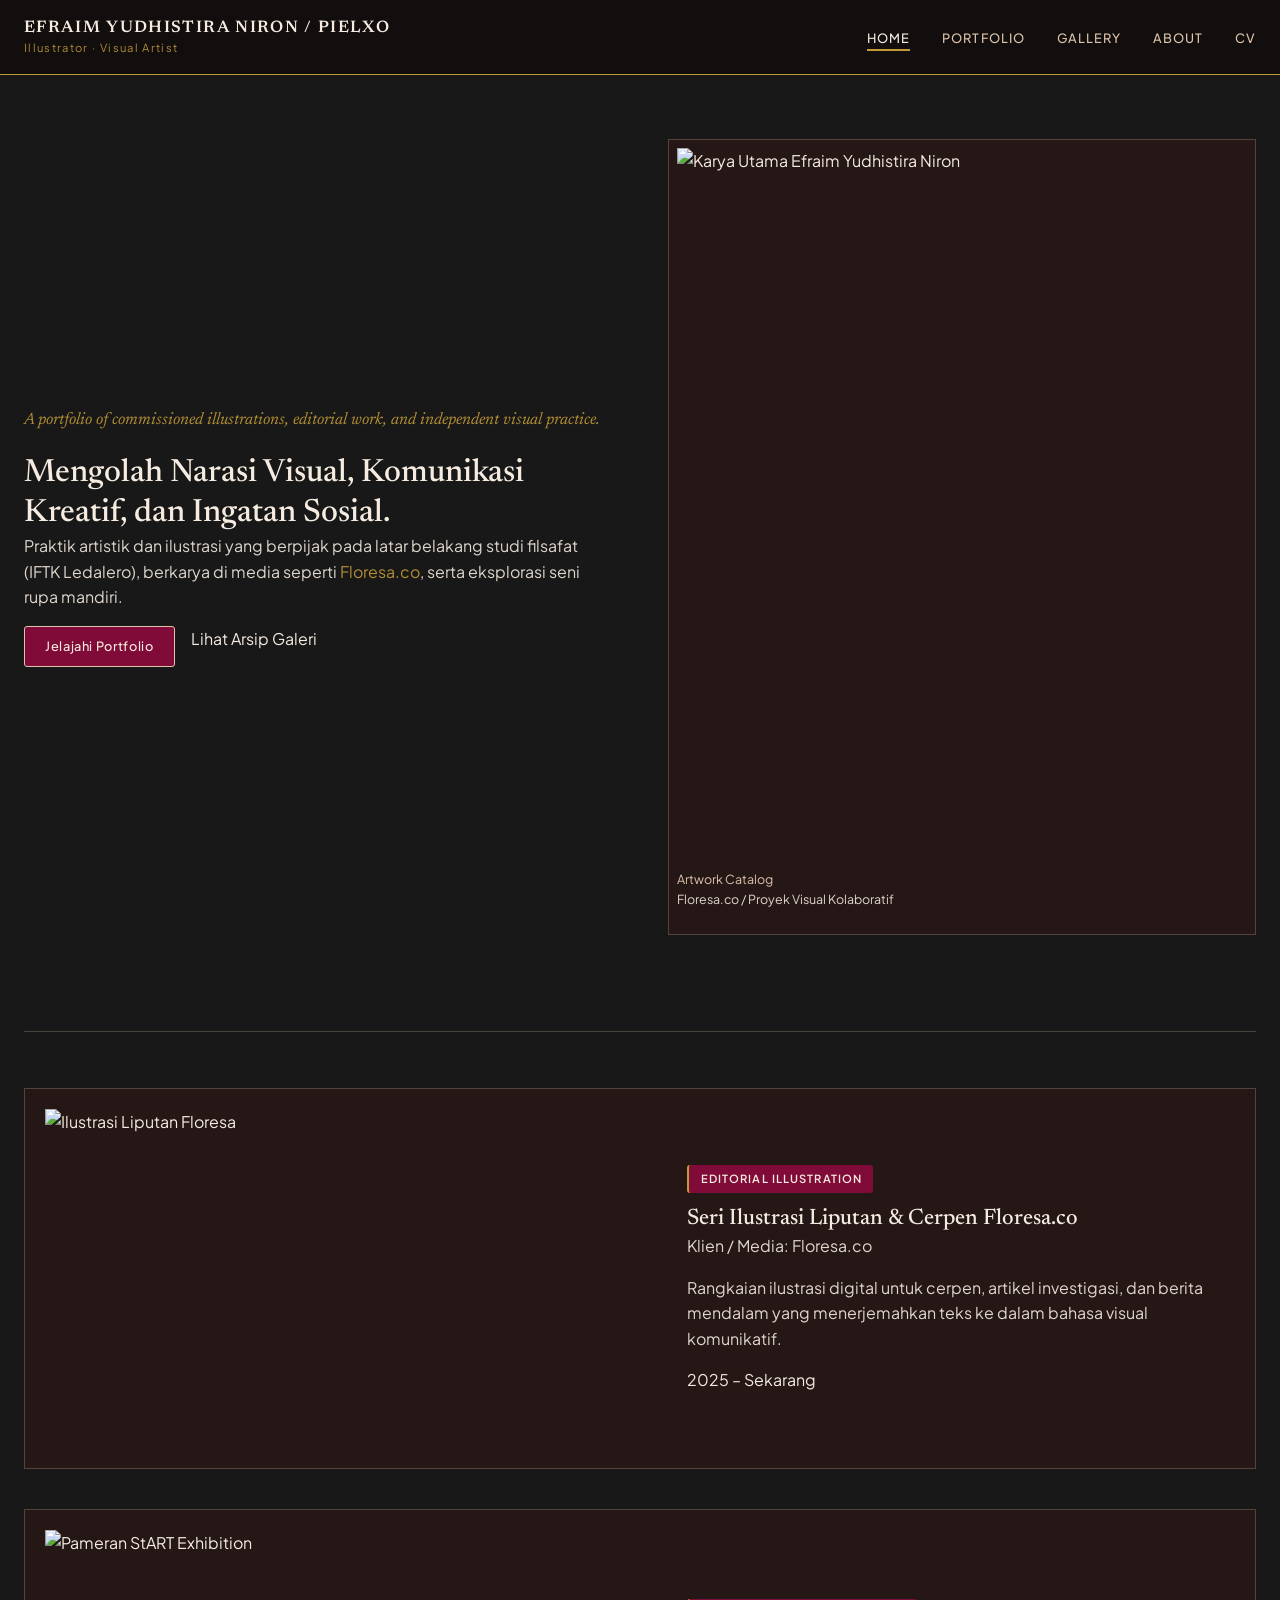
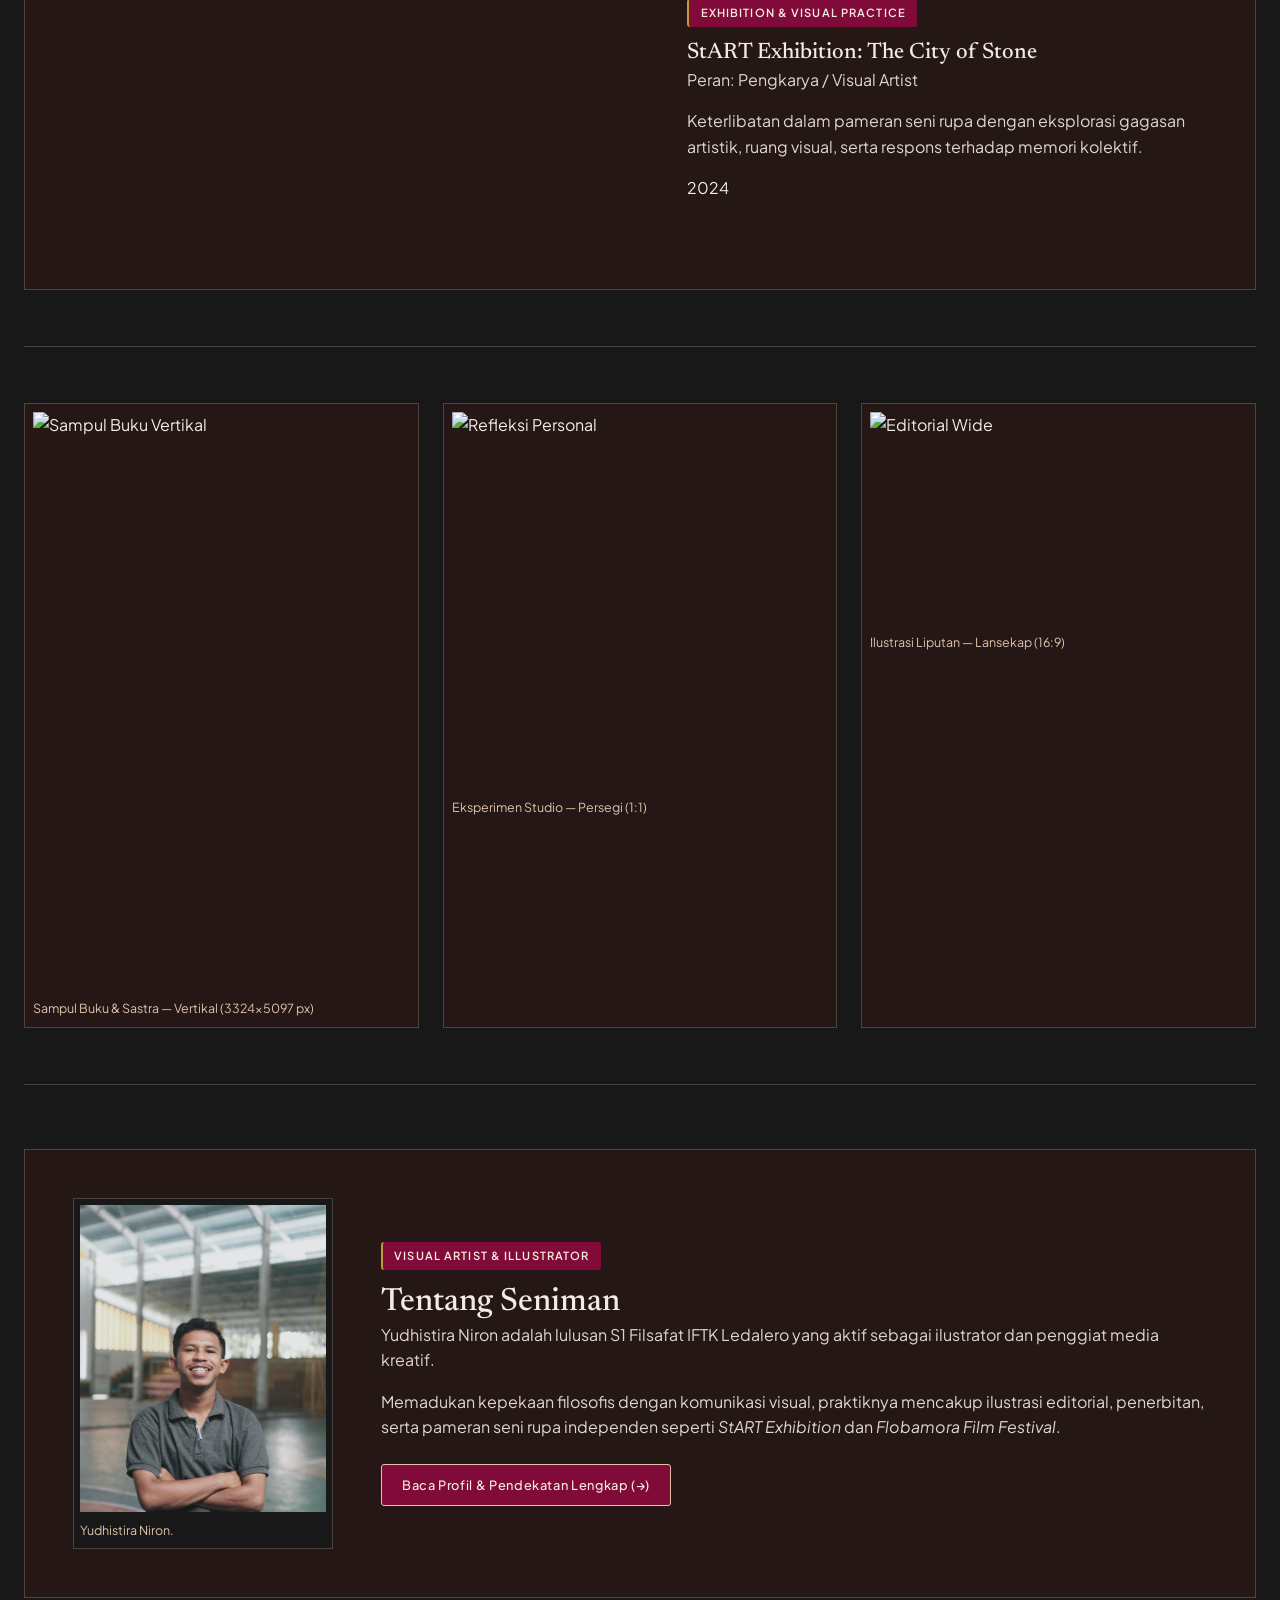
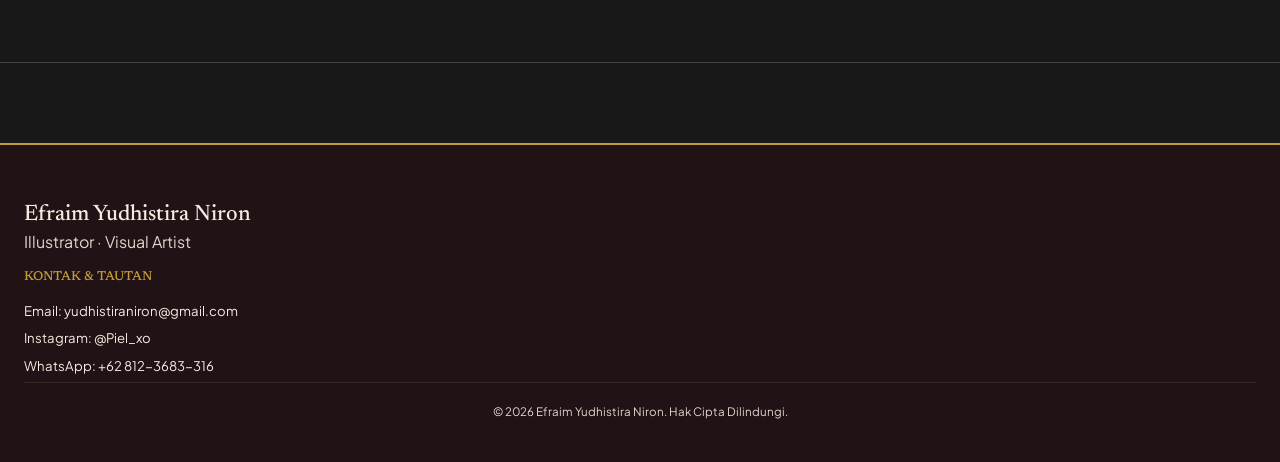
==== commit 823d16f1: "update" ====
--- a/index.html
+++ b/index.html
@@ -5,7 +5,6 @@
   <meta name="viewport" content="width=device-width, initial-scale=1.0">
   <title>Efraim Yudhistira Niron — Illustrator & Visual Artist</title>
   <link rel="stylesheet" href="style.css">
-  <script src="/script.js"></script>
 </head>
 <body>
 
@@ -18,9 +17,9 @@
       </a>
     </div>
 
-    <button type="button" aria-label="Buka Menu Navigasi">Menu</button>
-
-    <nav>
+    <button type="button" class="menu-toggle-btn" aria-label="Buka Menu Navigasi">Menu</button>
+    
+    <nav class="site-nav">
       <ul>
         <li><a href="index.html" class="active">Home</a></li>
         <li><a href="portfolio.html">Portfolio</a></li>
@@ -64,13 +63,7 @@
 
     <!-- FEATURED PORTFOLIO HIGHLIGHTS (STUDI KASUS) -->
     <section id="portfolio-highlights">
-      <header class="section-header">
-        <div>
-          <h2>Portfolio Pilihan</h2>
-          <p>Proyek komersial, ilustrasi media, dan kolaborasi editorial.</p>
-        </div>
-        <a href="portfolio.html">Lihat Semua Proyek (&rarr;)</a>
-      </header>
+     
 
       <div class="projects-list">
         
@@ -109,14 +102,7 @@
 
     <!-- ARCHIVE GALLERY PREVIEW -->
     <section id="gallery-preview">
-      <header class="section-header">
-        <div>
-          <h2>Arsip Galeri</h2>
-          <p>Eksplorasi visual personal, sketsa, dan eksperimen media.</p>
-        </div>
-        <a href="gallery.html">Buka Galeri Lengkap (&rarr;)</a>
-      </header>
-
+    
       <div class="gallery-preview-grid">
         <figure class="aspect-vertical">
           <img src="https://via.placeholder.com/600x920" alt="Sampul Buku Vertikal">
--- a/style.css
+++ b/style.css
@@ -4,7 +4,11 @@
 
 @import url('https://fonts.googleapis.com/css2?family=Newsreader:ital,opsz,wght@0,6..72,400;0,6..72,500;0,6..72,600;1,6..72,400&family=Plus+Jakarta+Sans:wght@300;400;500;600&display=swap');
 
-
+/* Memastikan tombol menu HP selalu bisa diklik di atas elemen lain */
+.menu-toggle, .hamburger, nav {
+  z-index: 9999 !important;
+  pointer-events: auto !important;
+}
 
 :root {
   /* PALET WARNA EDITORIAL */
@@ -478,23 +482,92 @@
   transform: translateY(-2px);
 }
 
+  /* mediapunya */
+
 @media (max-width: 900px) {
   .portfolio-info-grid {
     grid-template-columns: 1fr;
     gap: 2rem;
   }
-}
-
-
-@media (max-width: 900px) {
   #hero, .project-card, .project-item, #about-container, .modal-body, .footer-container, .home-about-grid { grid-template-columns: 1fr; gap: 2rem; }
 }
-
 @media (max-width: 600px) {
-  main { padding: 1rem 1rem 0; }
-  header { padding: 0.85rem 1rem; }
-  nav ul { display: none; }
-  button[aria-label="Buka Menu Navigasi"] { display: block; }
-  .gallery-preview-grid, .grid-portrait, .grid-landscape { grid-template-columns: 1fr; }
-  .cv-item { grid-template-columns: 1fr; gap: 0.2rem; }
+  /* Memaksa header agar ikut ter-scroll ke atas bersama halaman di HP */
+  header {
+    position: sticky !important;
+    top: 0 !important;
+    z-index: 1000 !important;
+    padding: 0.6rem 1rem !important;
+  }
+ .brand a h1 { font-size: 0.85rem !important; 
+  line-height: 1.2;
+}
+  .brand a p { font-size: 0.65rem !important;
+   }
+  .menu-toggle-btn{
+    padding: 0.25rem 0.6rem !important;
+    font-size: 0.75rem !important;
+  }
+  main { 
+    padding: 1rem 1rem 0; 
+  }
+  
+  header { 
+    padding: 0.85rem 1rem; 
+  }
+  
+  /* Sembunyikan menu desktop & aktifkan tombol menu mobile */
+ .site-nav {
+    display: none;
+    position: absolute;
+    top: 100%;
+    left: 0;
+    width: 100%;
+    background-color: var(--bg-header);
+    border-bottom: 1px solid var(--color-accent-gold);
+    padding: 1.2rem;
+    z-index: 99999;
+    box-shadow: 0 10px 25px rgba(0,0,0,0.8);
+  }
+
+  .site-nav.is-open {
+    display: block !important;
+  }
+
+  .site-nav ul {
+    display: flex !important;
+    flex-direction: column;
+    gap: 1rem;
+    align-items: flex-start;
+  }
+
+  .menu-toggle-btn {
+    display: block !important;
+    background: none;
+    border: 1px solid var(--border-sand-muted);
+    color: var(--color-warm-ivory);
+    padding: 0.4rem 0.8rem;
+    font-family: var(--font-body);
+    font-size: 0.8rem;
+    cursor: pointer;
+    z-index: 100000;
+  }
+
+  .gallery-preview-grid, .grid-portrait, .grid-landscape { 
+    grid-template-columns: 1fr; 
+  }
+  .cv-item { 
+    grid-template-columns: 1fr; 
+    gap: 0.2rem; 
+  }
+}
+
+/* Sembunyikan tombol menu di layar komputer/desktop */
+@media (min-width: 601px) {
+  .menu-toggle-btn {
+    display: none !important;
+  }
+  .site-nav {
+    display: block !important;
+  }
 }
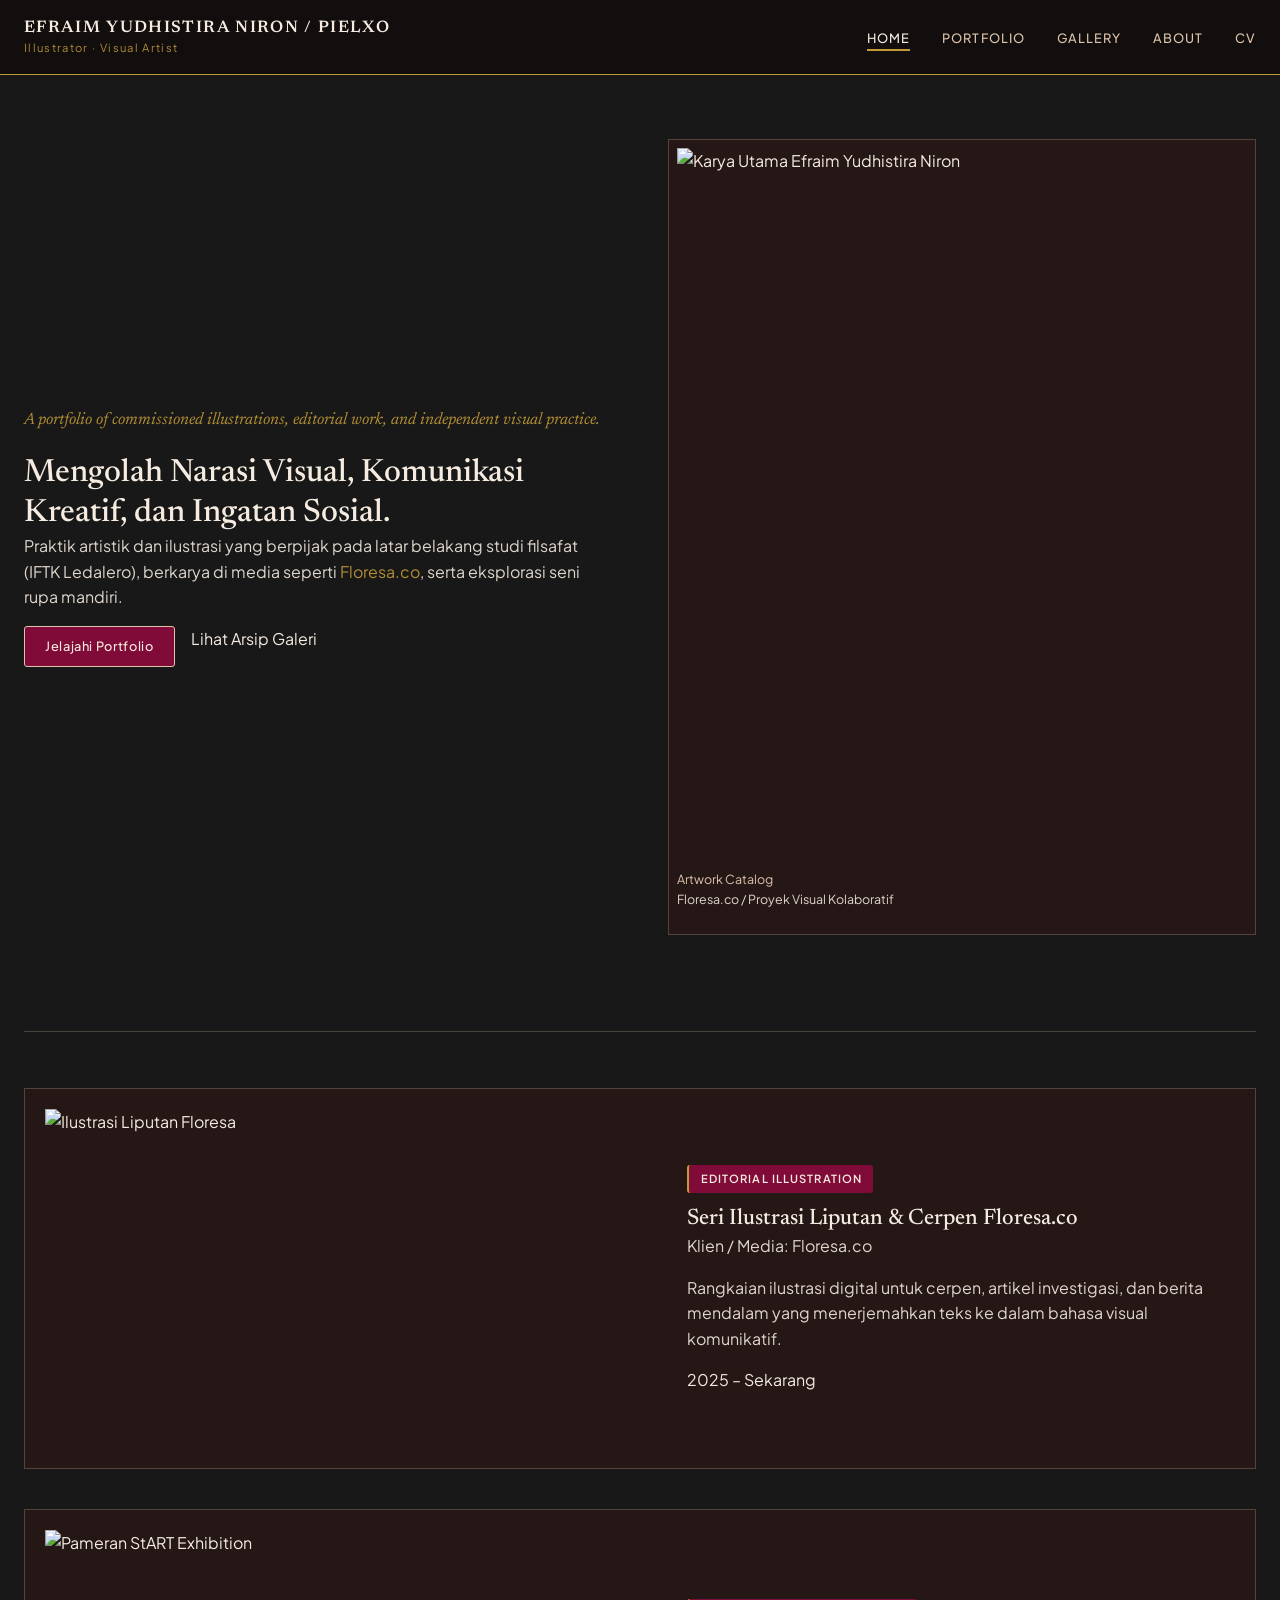
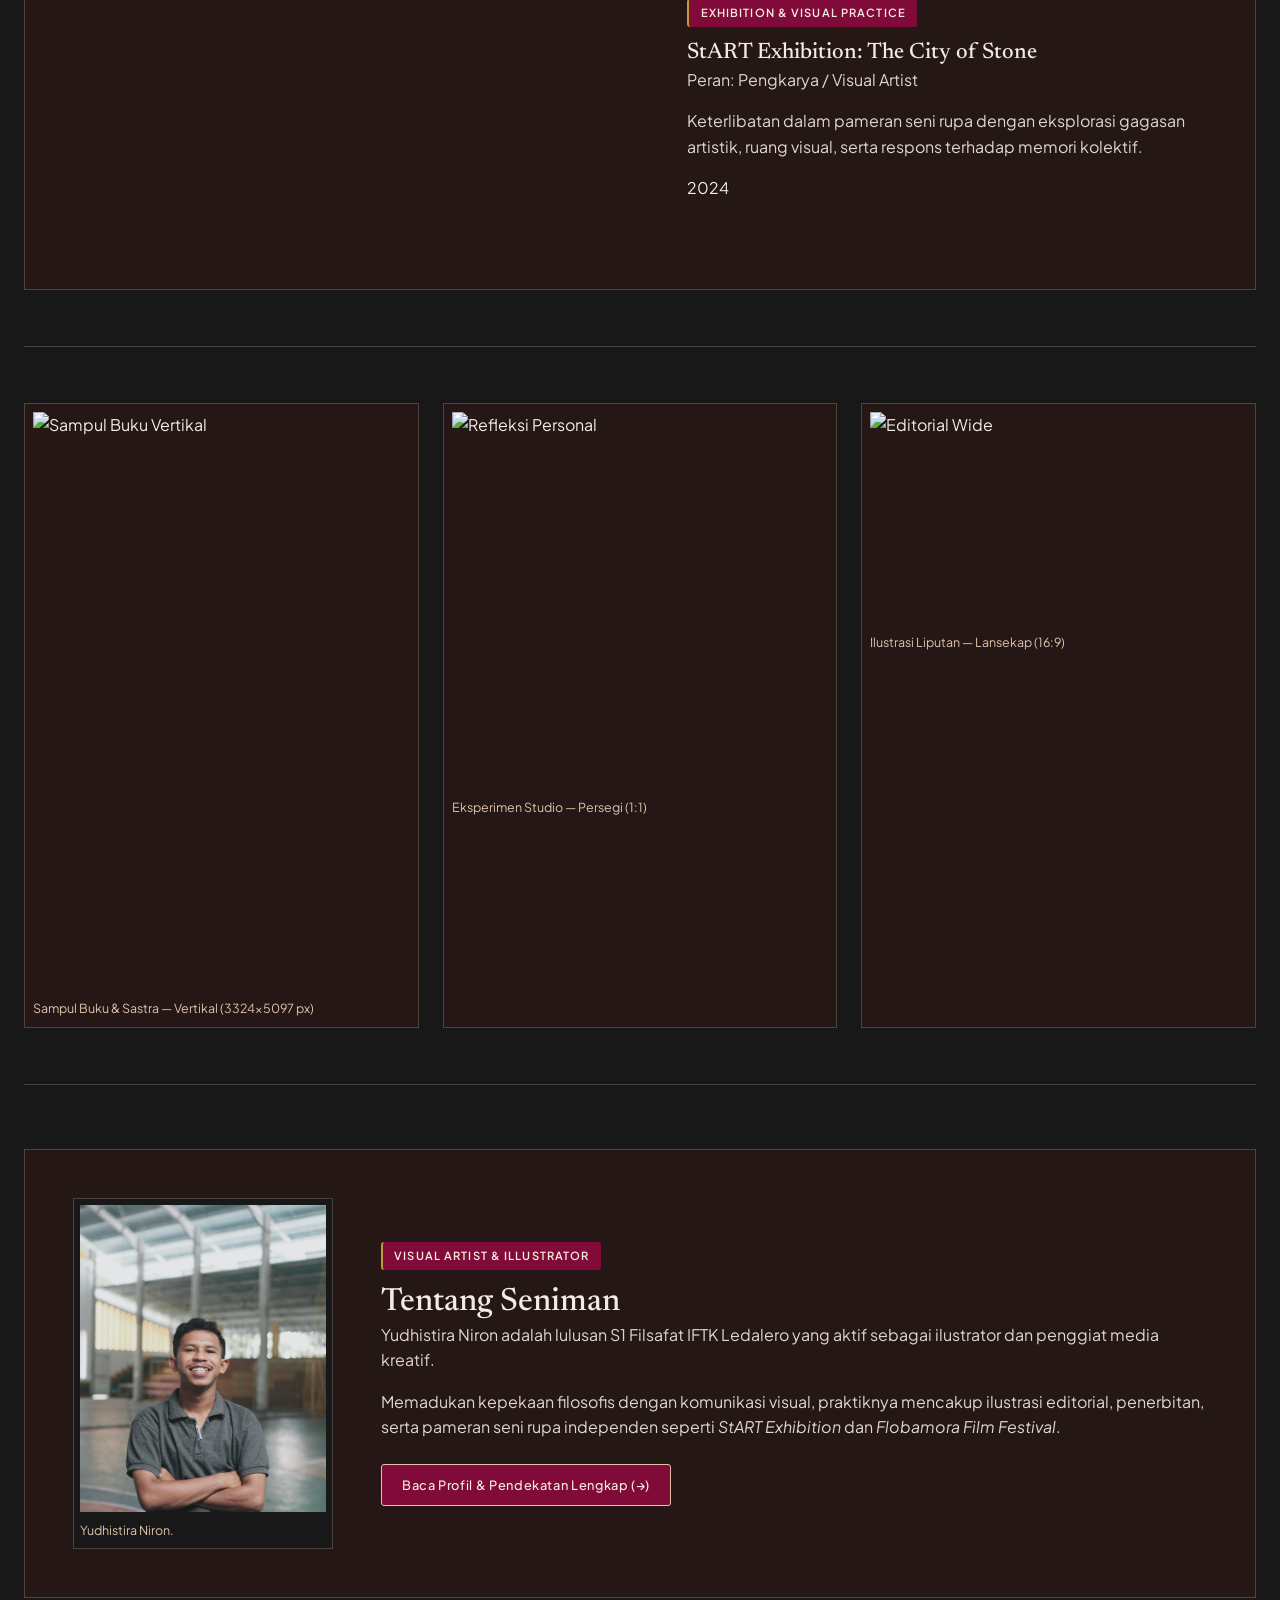
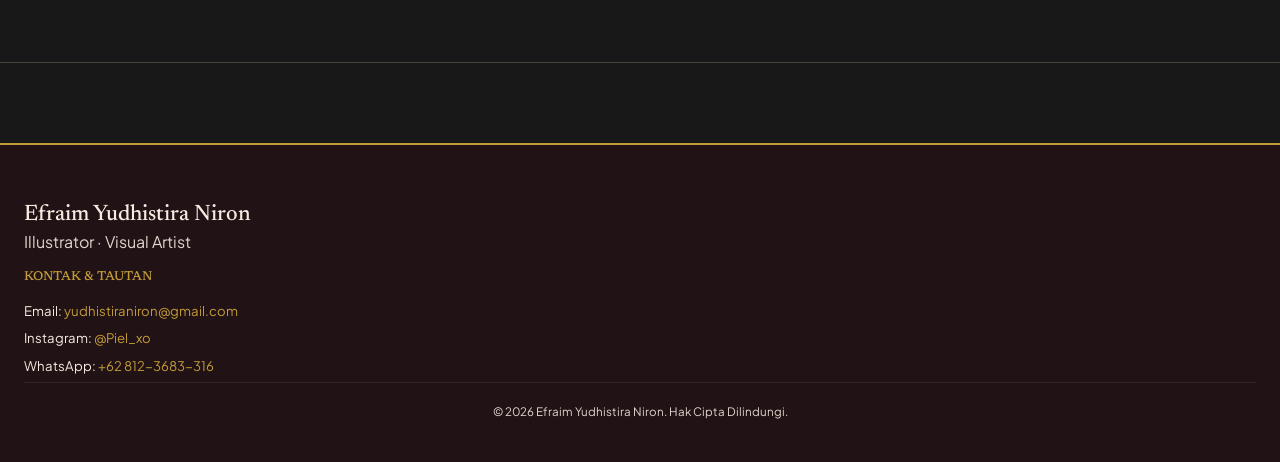
==== commit 83fbc861: "mengaktifkan sveltia cms dan opsi select" ====
--- a/index.html
+++ b/index.html
@@ -166,9 +166,9 @@
     <div class="footer-contact">
       <h4>Kontak & Tautan</h4>
       <ul>
-        <li>Email: <a href="mailto:yudhistiraniron@gmail.com">yudhistiraniron@gmail.com</a></li>
-        <li>Instagram: <a href="https://www.instagram.com/piel_xo" target="_blank" rel="noopener noreferrer">@Piel_xo</a></li>
-        <li>WhatsApp: <a href="https://wa.me/628123683316" target="_blank">+62 812-3683-316</a></li>
+        <li>Email: <a href="mailto:yudhistiraniron@gmail.com" style="color: #C29B38; ">yudhistiraniron@gmail.com</a></li>
+        <li>Instagram: <a href="https://www.instagram.com/piel_xo" target="_blank" rel="noopener noreferrer" style="color: #C29B38">@Piel_xo</a></li>
+        <li>WhatsApp: <a href="https://wa.me/628123683316" target="_blank" style="color: #C29B38">+62 812-3683-316</a></li>
       </ul>
     </div>
 
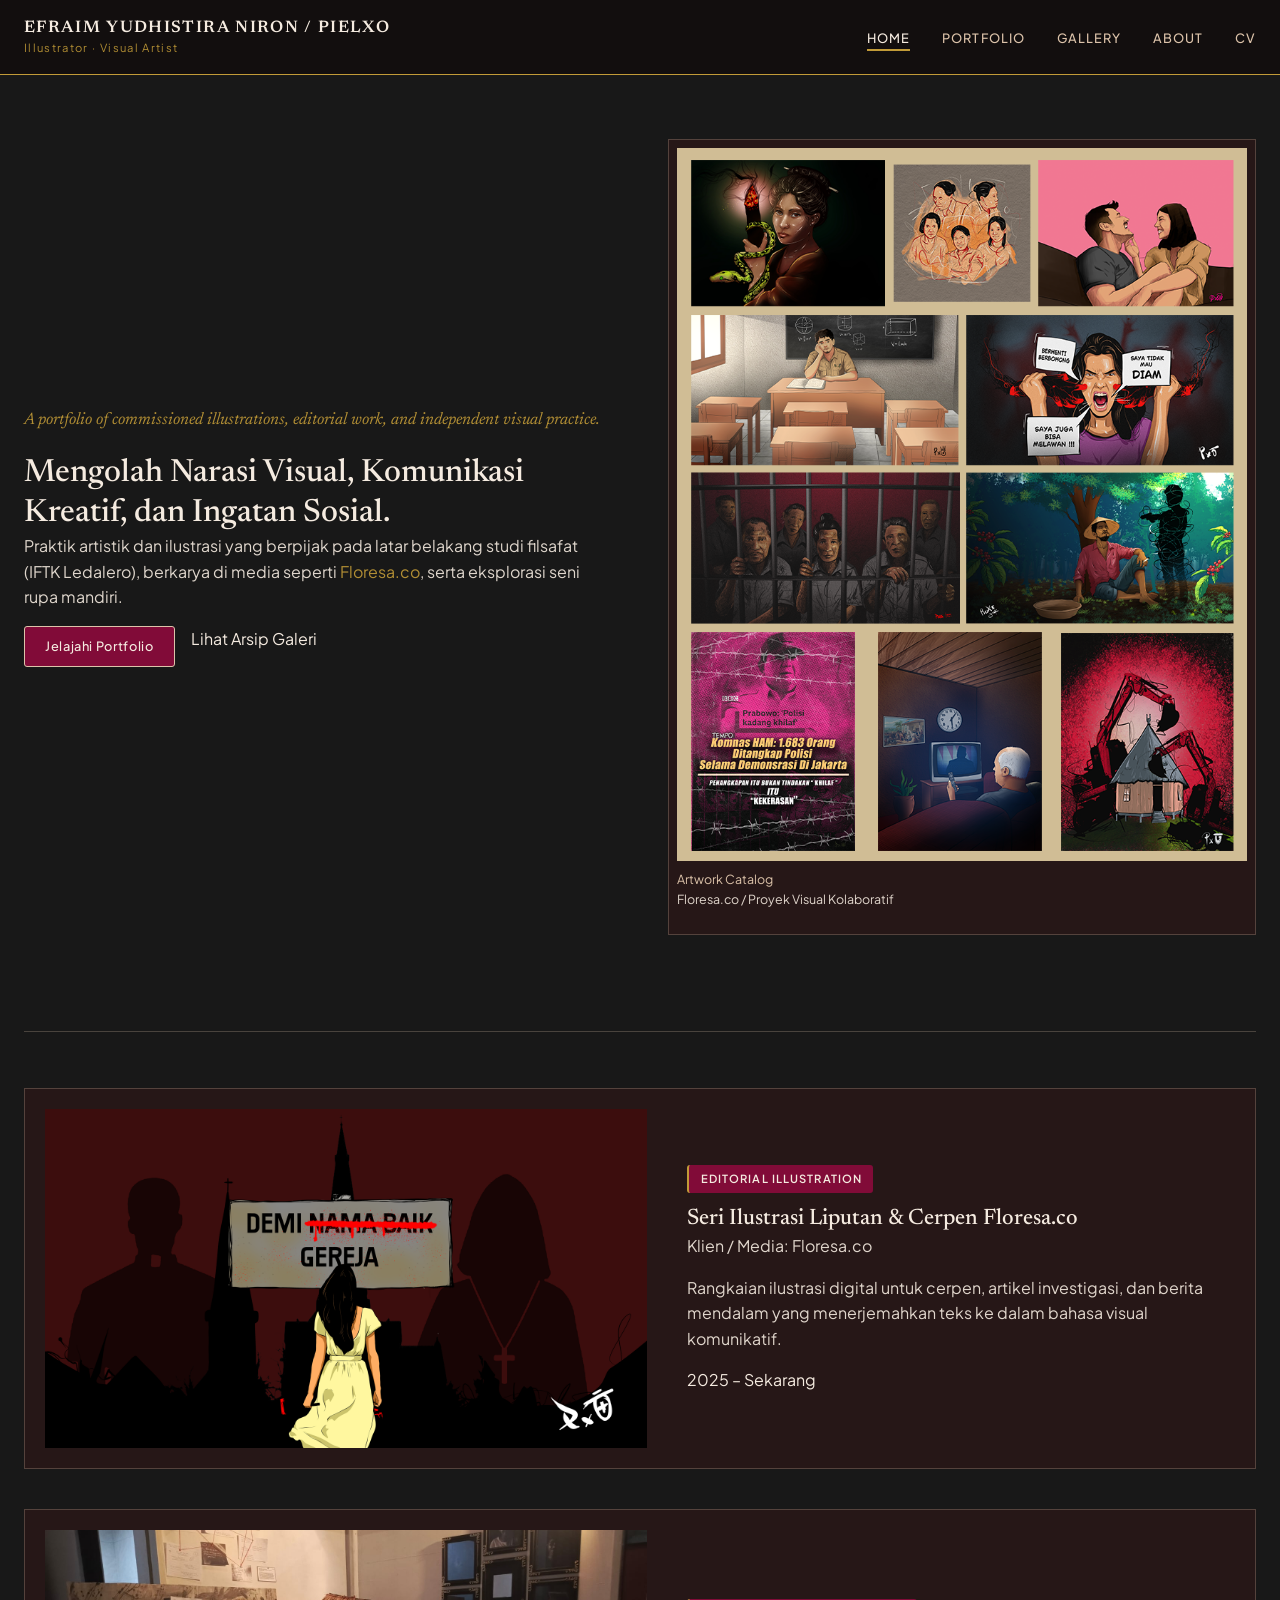
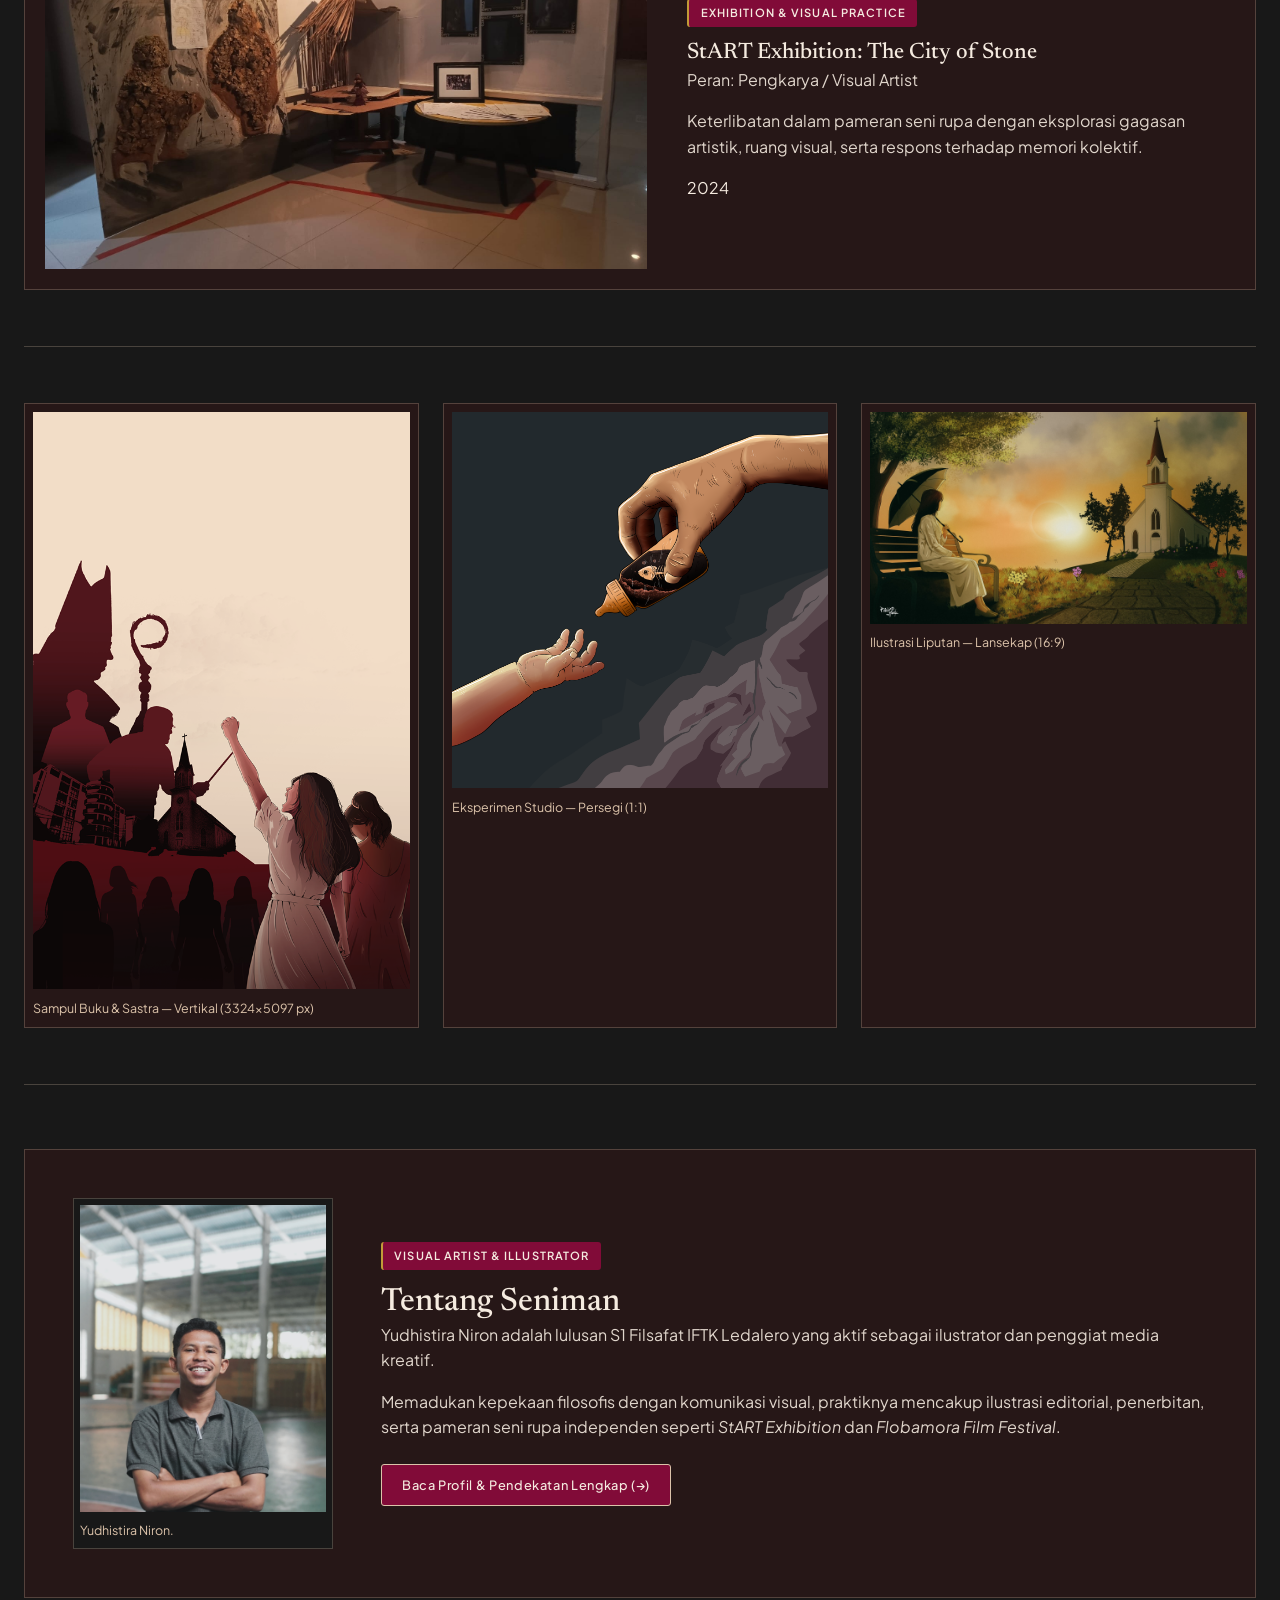
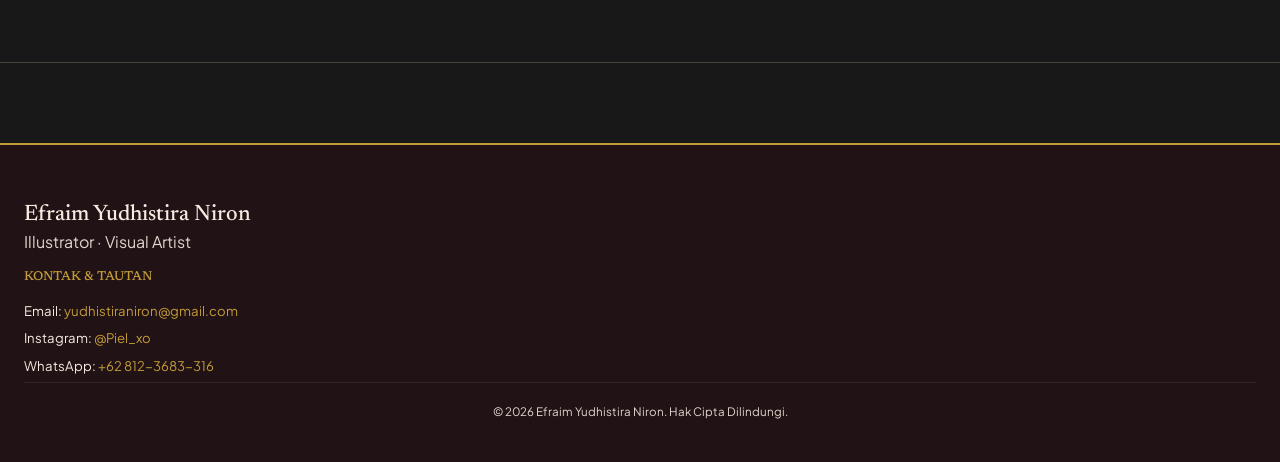
==== commit e4a1734b: "feat: perbarui skrip AI galeri dan sinkronisasi halaman web" ====
--- a/index.html
+++ b/index.html
@@ -50,7 +50,7 @@
       <div class="hero-featured-image">
         <figure>
           <!-- Placeholder Karya Utama -->
-          <img src="https://via.placeholder.com/800x1000" alt="Karya Utama Efraim Yudhistira Niron">
+          <img src="KARYA/gabungan.png" alt="Karya Utama Efraim Yudhistira Niron">
           <figcaption>
             <span class="work-title">Artwork Catalog</span>
             <p class="work-meta">Floresa.co / Proyek Visual Kolaboratif</p>
@@ -70,7 +70,7 @@
         <!-- Project Card 1 (Floresa / Editorial) -->
         <article class="project-card">
           <figure>
-            <img src="https://via.placeholder.com/1200x675" alt="Ilustrasi Liputan Floresa">
+            <img src="KARYA/demi nama baik.png" alt="Ilustrasi Liputan Floresa">
           </figure>
           <div class="project-info">
             <span class="badge">Editorial Illustration</span>
@@ -84,7 +84,7 @@
         <!-- Project Card 2 (Independent / Exhibition) -->
         <article class="project-card">
           <figure>
-            <img src="https://via.placeholder.com/1200x675" alt="Pameran StART Exhibition">
+            <img src="KARYA/caritas dan jery.jpeg" alt="Pameran StART Exhibition">
           </figure>
           <div class="project-info">
             <span class="badge">Exhibition & Visual Practice</span>
@@ -105,15 +105,15 @@
     
       <div class="gallery-preview-grid">
         <figure class="aspect-vertical">
-          <img src="https://via.placeholder.com/600x920" alt="Sampul Buku Vertikal">
+          <img src="KARYA/depan (tanpa tulisan).png" alt="Sampul Buku Vertikal">
           <figcaption>Sampul Buku & Sastra — Vertikal (3324×5097 px)</figcaption>
         </figure>
         <figure class="aspect-square">
-          <img src="https://via.placeholder.com/600x600" alt="Refleksi Personal">
+          <img src="KARYA/tolak.png" alt="Refleksi Personal">
           <figcaption>Eksperimen Studio — Persegi (1:1)</figcaption>
         </figure>
         <figure class="aspect-landscape">
-          <img src="https://via.placeholder.com/800x450" alt="Editorial Wide">
+          <img src="KARYA/Cerpen Payung Hitam Yang Tertinggal.jpg" alt="Editorial Wide">
           <figcaption>Ilustrasi Liputan — Lansekap (16:9)</figcaption>
         </figure>
       </div>
